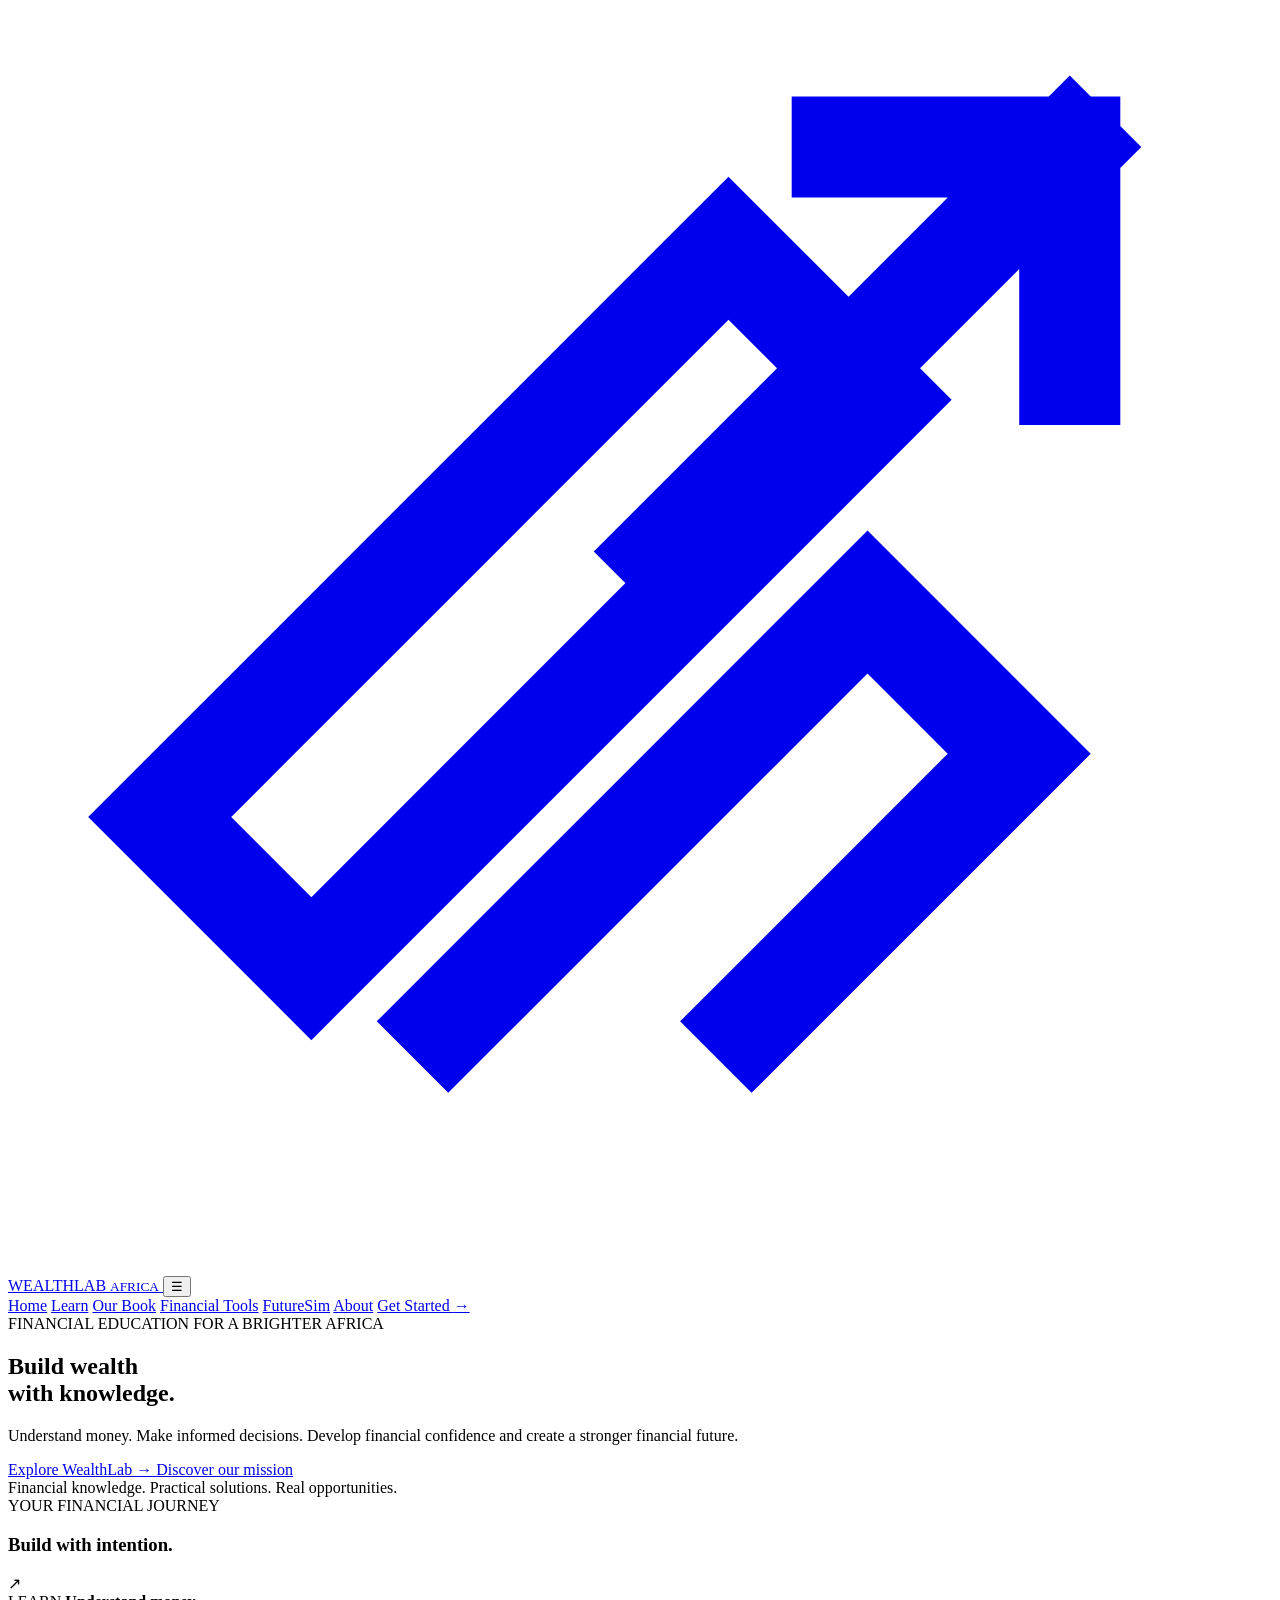
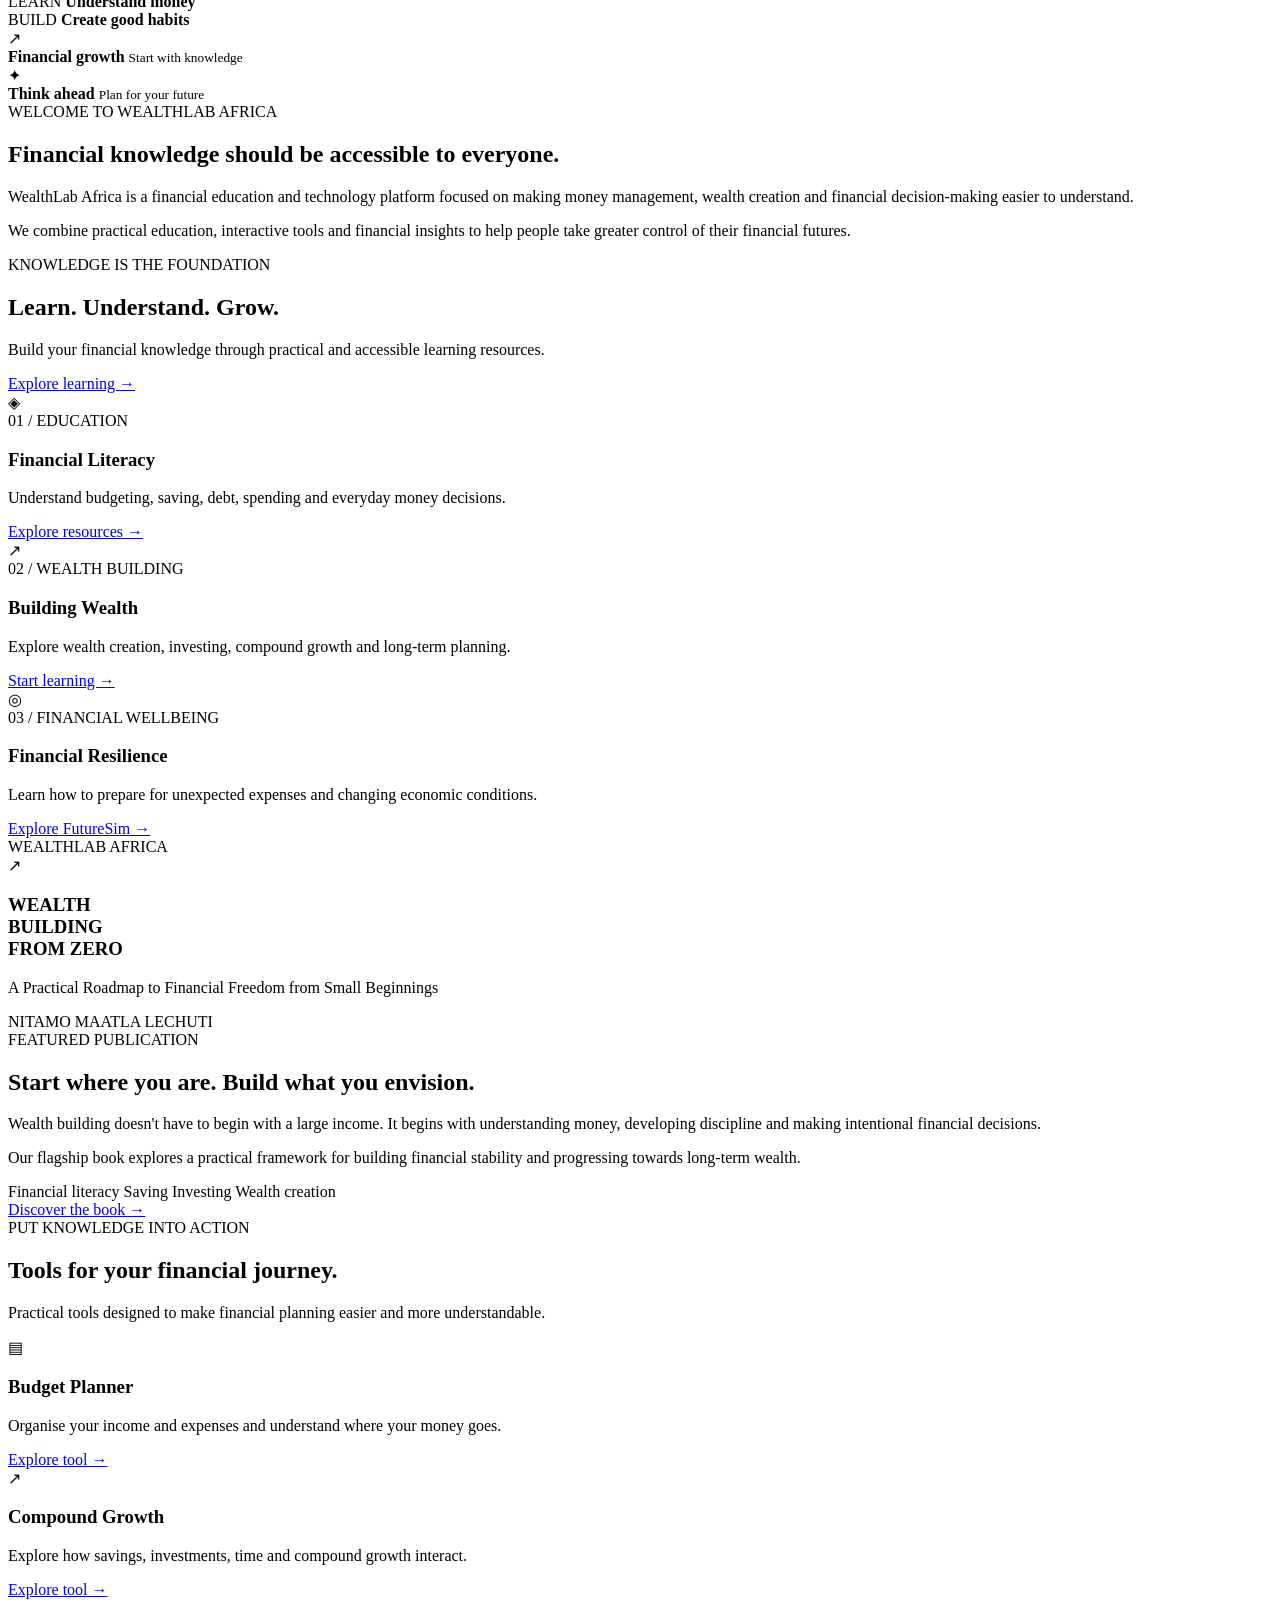
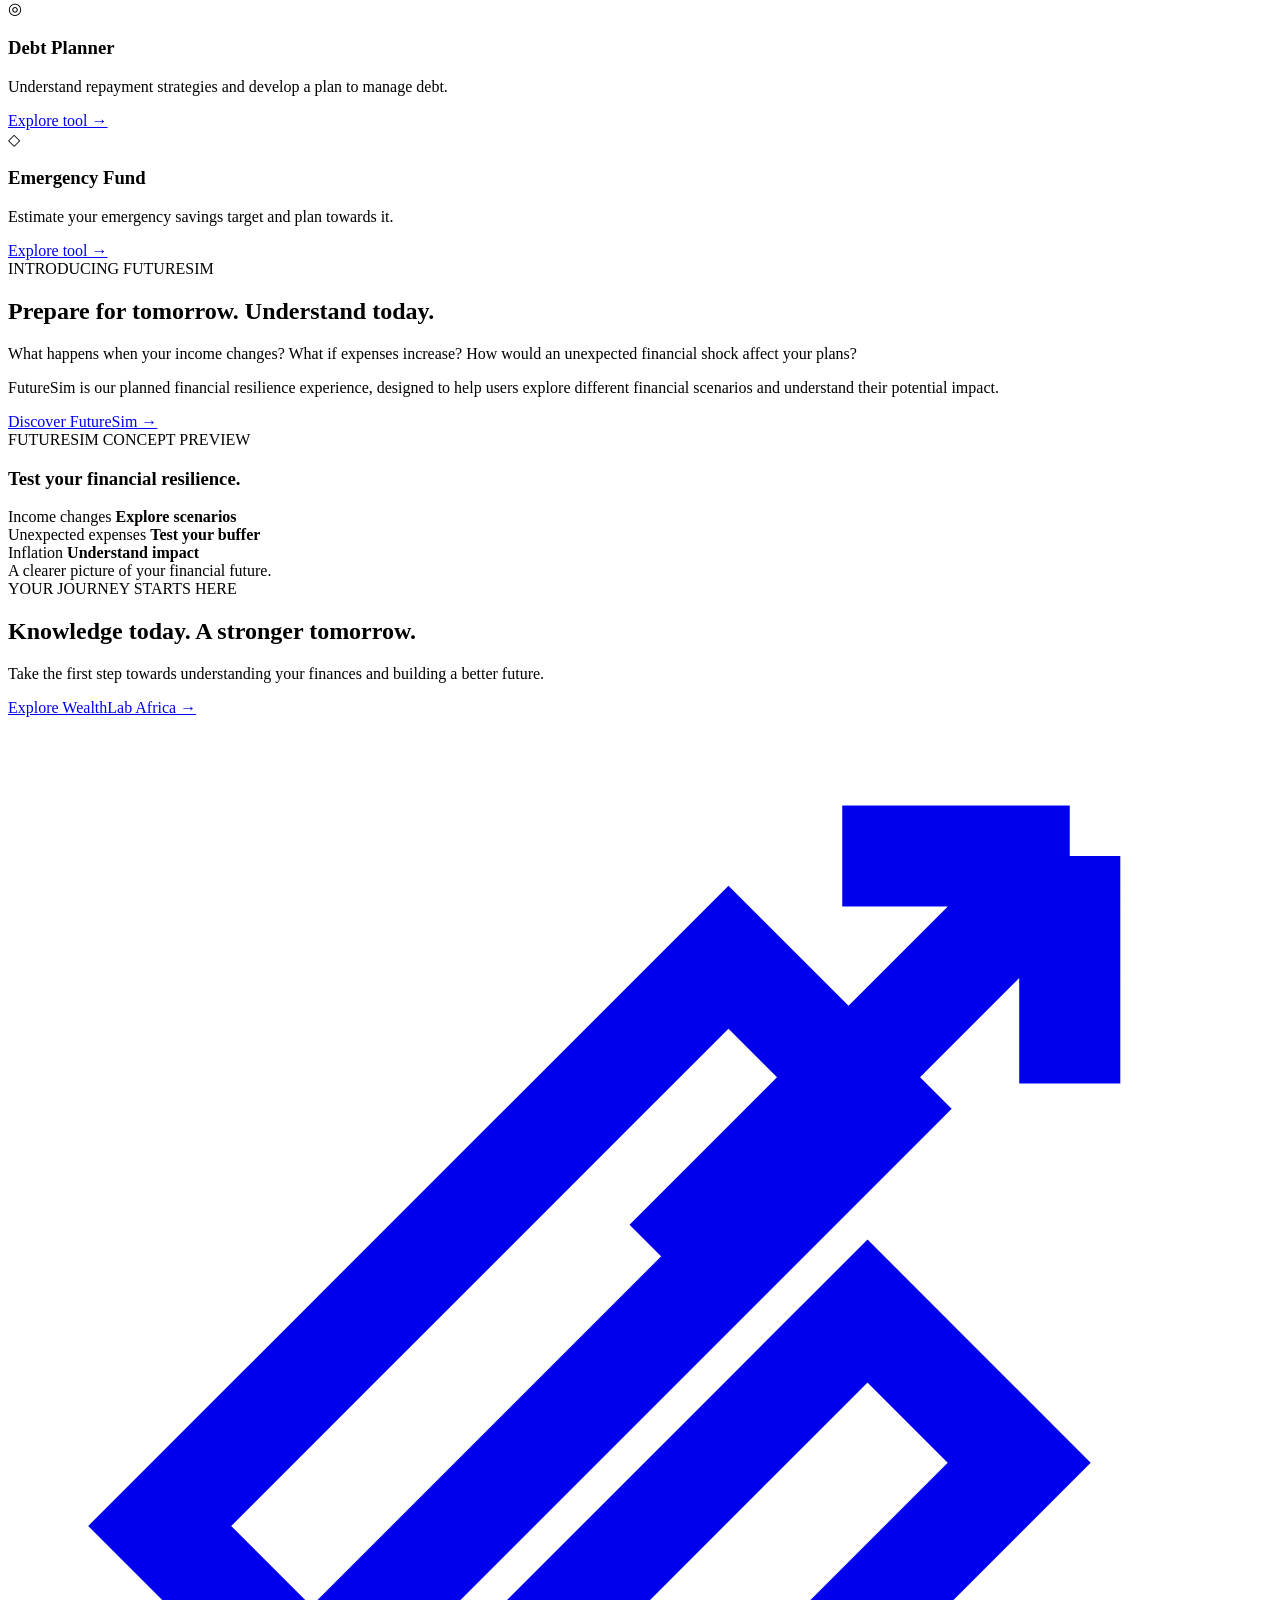
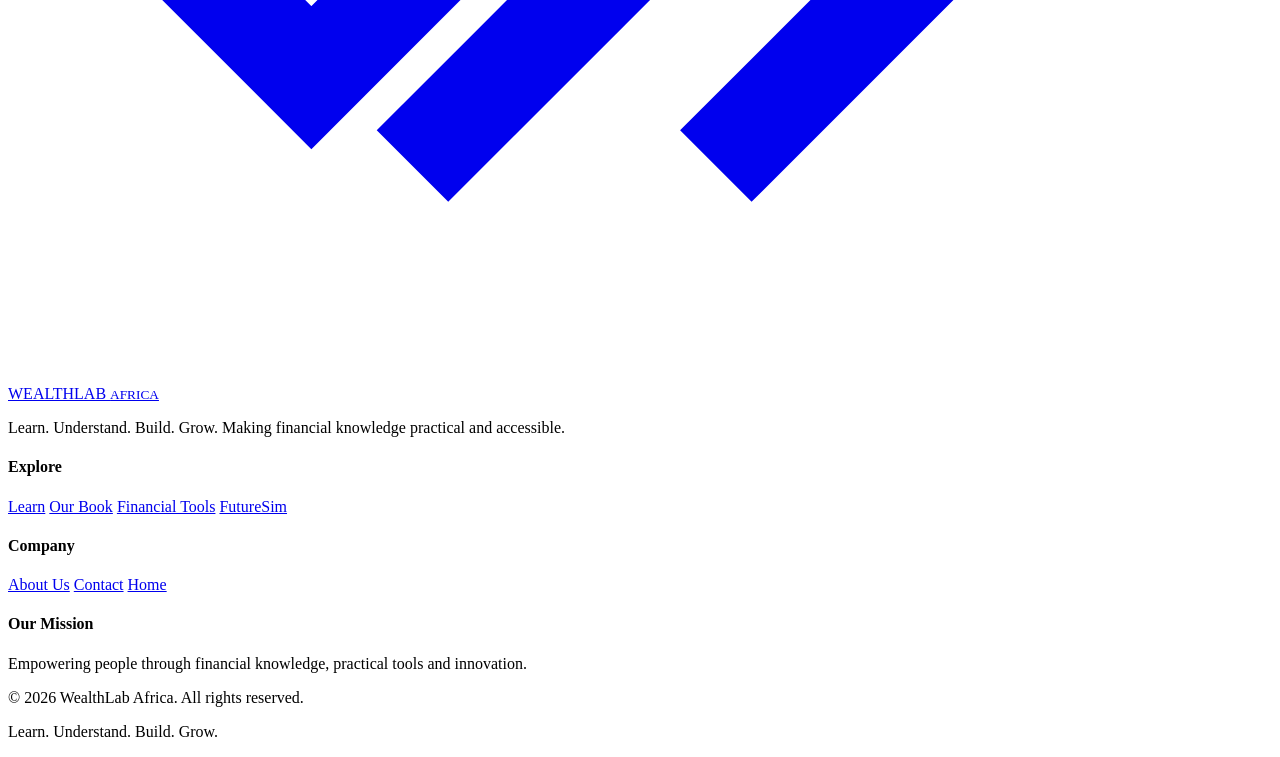
==== index.html @ 6b75ab50 "Create index.html" ====
<!DOCTYPE html>
<html lang="en">
<head>
    <meta charset="UTF-8">
    <meta name="viewport" content="width=device-width, initial-scale=1.0">

    <title>WealthLab Africa | Learn. Understand. Build. Grow.</title>

    <meta name="description" content="WealthLab Africa makes financial education practical through learning resources, wealth-building tools and financial intelligence.">

    <meta name="theme-color" content="#ffffff">

    <link rel="preconnect" href="https://fonts.googleapis.com">
    <link rel="preconnect" href="https://fonts.gstatic.com" crossorigin>
    <link href="https://fonts.googleapis.com/css2?family=Inter:wght@400;500;600;700;800&display=swap" rel="stylesheet">

    <link rel="stylesheet" href="styles.css">
</head>

<body>

    <!-- NAVIGATION -->
    <header class="site-header">
        <nav class="navbar container">

            <a href="#home" class="brand">
                <svg class="brand-icon" viewBox="0 0 100 100" fill="none" aria-hidden="true">
                    <path d="M12 64 L57 19 L69 31 L24 76 Z"
                          stroke="currentColor" stroke-width="8" />
                    <path d="M32 83 L68 47 L80 59 L56 83"
                          stroke="currentColor" stroke-width="8" />
                    <path d="M52 43 L84 11 M84 11 L84 29 M84 11 L66 11"
                          stroke="currentColor" stroke-width="8"
                          stroke-linecap="square" stroke-linejoin="miter"/>
                </svg>

                <span class="brand-name">
                    WEALTHLAB
                    <small>AFRICA</small>
                </span>
            </a>

            <button class="menu-toggle" id="menu-toggle"
                    aria-label="Open navigation" aria-expanded="false">
                ☰
            </button>

            <div class="nav-links" id="nav-links">
                <a href="#home" class="active">Home</a>
                <a href="#learn">Learn</a>
                <a href="#book">Our Book</a>
                <a href="#tools">Financial Tools</a>
                <a href="#futuresim">FutureSim</a>
                <a href="#about">About</a>
                <a href="#learn" class="nav-cta">Get Started <span>→</span></a>
            </div>

        </nav>
    </header>


    <main>

        <!-- HERO SECTION -->
        <section class="hero" id="home">
            <div class="container hero-grid">

                <div class="hero-content">

                    <span class="eyebrow">
                        FINANCIAL EDUCATION FOR A BRIGHTER AFRICA
                    </span>

                    <h1>
                        Build wealth<br>
                        with <span>knowledge.</span>
                    </h1>

                    <p class="hero-description">
                        Understand money. Make informed decisions.
                        Develop financial confidence and create a
                        stronger financial future.
                    </p>

                    <div class="hero-actions">
                        <a href="#learn" class="btn btn-primary">
                            Explore WealthLab <span>→</span>
                        </a>

                        <a href="#about" class="btn btn-secondary">
                            Discover our mission
                        </a>
                    </div>

                    <div class="hero-note">
                        <span class="note-dot"></span>
                        Financial knowledge. Practical solutions. Real opportunities.
                    </div>

                </div>


                <!-- HERO VISUAL -->
                <div class="hero-visual">

                    <div class="visual-glow"></div>

                    <div class="visual-card">

                        <div class="visual-top">
                            <div>
                                <span class="visual-label">YOUR FINANCIAL JOURNEY</span>
                                <h3>Build with intention.</h3>
                            </div>

                            <div class="visual-icon">↗</div>
                        </div>

                        <div class="growth-visual">
                            <div class="growth-line"></div>

                            <div class="growth-point point-one"></div>
                            <div class="growth-point point-two"></div>
                            <div class="growth-point point-three"></div>
                            <div class="growth-point point-four"></div>
                            <div class="growth-point point-five"></div>
                        </div>

                        <div class="visual-bottom">
                            <div>
                                <span>LEARN</span>
                                <strong>Understand money</strong>
                            </div>

                            <div>
                                <span>BUILD</span>
                                <strong>Create good habits</strong>
                            </div>
                        </div>

                    </div>

                    <div class="floating-card floating-one">
                        <span class="floating-icon">↗</span>
                        <div>
                            <strong>Financial growth</strong>
                            <small>Start with knowledge</small>
                        </div>
                    </div>

                    <div class="floating-card floating-two">
                        <span class="floating-icon">✦</span>
                        <div>
                            <strong>Think ahead</strong>
                            <small>Plan for your future</small>
                        </div>
                    </div>

                </div>

            </div>
        </section>


        <!-- INTRODUCTION -->
        <section class="intro-section" id="about">
            <div class="container intro-grid">

                <div>
                    <span class="eyebrow">WELCOME TO WEALTHLAB AFRICA</span>

                    <h2>
                        Financial knowledge should be
                        <span>accessible to everyone.</span>
                    </h2>
                </div>

                <div class="intro-text">
                    <p>
                        WealthLab Africa is a financial education and
                        technology platform focused on making money
                        management, wealth creation and financial
                        decision-making easier to understand.
                    </p>

                    <p>
                        We combine practical education, interactive
                        tools and financial insights to help people
                        take greater control of their financial futures.
                    </p>
                </div>

            </div>
        </section>


        <!-- LEARNING SECTION -->
        <section class="learning-section section-padding" id="learn">
            <div class="container">

                <div class="section-heading">
                    <div>
                        <span class="eyebrow">KNOWLEDGE IS THE FOUNDATION</span>
                        <h2>Learn. Understand. <span>Grow.</span></h2>
                        <p>
                            Build your financial knowledge through
                            practical and accessible learning resources.
                        </p>
                    </div>

                    <a href="#book" class="text-link">
                        Explore learning <span>→</span>
                    </a>
                </div>


                <div class="learning-grid">

                    <article class="learning-card">
                        <div class="card-icon">◈</div>
                        <span class="card-number">01 / EDUCATION</span>
                        <h3>Financial Literacy</h3>
                        <p>
                            Understand budgeting, saving, debt,
                            spending and everyday money decisions.
                        </p>
                        <a href="#book">Explore resources →</a>
                    </article>

                    <article class="learning-card featured-learning">
                        <div class="card-icon">↗</div>
                        <span class="card-number">02 / WEALTH BUILDING</span>
                        <h3>Building Wealth</h3>
                        <p>
                            Explore wealth creation, investing,
                            compound growth and long-term planning.
                        </p>
                        <a href="#book">Start learning →</a>
                    </article>

                    <article class="learning-card">
                        <div class="card-icon">◎</div>
                        <span class="card-number">03 / FINANCIAL WELLBEING</span>
                        <h3>Financial Resilience</h3>
                        <p>
                            Learn how to prepare for unexpected
                            expenses and changing economic conditions.
                        </p>
                        <a href="#futuresim">Explore FutureSim →</a>
                    </article>

                </div>

            </div>
        </section>


        <!-- BOOK SECTION -->
        <section class="book-section section-padding" id="book">
            <div class="container book-grid">

                <div class="book-art">
                    <div class="book-cover">
                        <span class="book-brand">WEALTHLAB AFRICA</span>

                        <div class="book-decoration">↗</div>

                        <h3>WEALTH<br>BUILDING<br>FROM ZERO</h3>

                        <p>
                            A Practical Roadmap to Financial
                            Freedom from Small Beginnings
                        </p>

                        <div class="book-author">
                            NITAMO MAATLA LECHUTI
                        </div>
                    </div>
                </div>


                <div class="book-content">
                    <span class="eyebrow">FEATURED PUBLICATION</span>

                    <h2>
                        Start where you are.
                        <span>Build what you envision.</span>
                    </h2>

                    <p>
                        Wealth building doesn't have to begin with
                        a large income. It begins with understanding
                        money, developing discipline and making
                        intentional financial decisions.
                    </p>

                    <p>
                        Our flagship book explores a practical
                        framework for building financial stability
                        and progressing towards long-term wealth.
                    </p>

                    <div class="book-tags">
                        <span>Financial literacy</span>
                        <span>Saving</span>
                        <span>Investing</span>
                        <span>Wealth creation</span>
                    </div>

                    <a href="#contact" class="btn btn-primary">
                        Discover the book →
                    </a>

                </div>

            </div>
        </section>


        <!-- FINANCIAL TOOLS -->
        <section class="tools-section section-padding" id="tools">
            <div class="container">

                <div class="section-heading centered">
                    <span class="eyebrow">PUT KNOWLEDGE INTO ACTION</span>
                    <h2>Tools for your <span>financial journey.</span></h2>
                    <p>
                        Practical tools designed to make financial
                        planning easier and more understandable.
                    </p>
                </div>


                <div class="tools-grid">

                    <article class="tool-card">
                        <div class="tool-icon">▤</div>
                        <h3>Budget Planner</h3>
                        <p>
                            Organise your income and expenses
                            and understand where your money goes.
                        </p>
                        <a href="#contact">Explore tool →</a>
                    </article>

                    <article class="tool-card">
                        <div class="tool-icon">↗</div>
                        <h3>Compound Growth</h3>
                        <p>
                            Explore how savings, investments,
                            time and compound growth interact.
                        </p>
                        <a href="#contact">Explore tool →</a>
                    </article>

                    <article class="tool-card">
                        <div class="tool-icon">◎</div>
                        <h3>Debt Planner</h3>
                        <p>
                            Understand repayment strategies
                            and develop a plan to manage debt.
                        </p>
                        <a href="#contact">Explore tool →</a>
                    </article>

                    <article class="tool-card">
                        <div class="tool-icon">◇</div>
                        <h3>Emergency Fund</h3>
                        <p>
                            Estimate your emergency savings
                            target and plan towards it.
                        </p>
                        <a href="#contact">Explore tool →</a>
                    </article>

                </div>

            </div>
        </section>


        <!-- FUTURESIM -->
        <section class="futuresim-section section-padding" id="futuresim">
            <div class="container futuresim-grid">

                <div class="futuresim-content">
                    <span class="eyebrow">INTRODUCING FUTURESIM</span>

                    <h2>
                        Prepare for tomorrow.
                        <span>Understand today.</span>
                    </h2>

                    <p>
                        What happens when your income changes?
                        What if expenses increase? How would an
                        unexpected financial shock affect your plans?
                    </p>

                    <p>
                        FutureSim is our planned financial resilience
                        experience, designed to help users explore
                        different financial scenarios and understand
                        their potential impact.
                    </p>

                    <a href="#contact" class="btn btn-primary">
                        Discover FutureSim →
                    </a>
                </div>


                <div class="futuresim-visual">
                    <div class="simulation-window">

                        <div class="simulation-header">
                            <span>FUTURESIM</span>
                            <span class="simulation-status">CONCEPT PREVIEW</span>
                        </div>

                        <h3>Test your financial resilience.</h3>

                        <div class="simulation-row">
                            <span>Income changes</span>
                            <strong>Explore scenarios</strong>
                        </div>

                        <div class="simulation-row">
                            <span>Unexpected expenses</span>
                            <strong>Test your buffer</strong>
                        </div>

                        <div class="simulation-row">
                            <span>Inflation</span>
                            <strong>Understand impact</strong>
                        </div>

                        <div class="simulation-footer">
                            A clearer picture of your financial future.
                        </div>

                    </div>
                </div>

            </div>
        </section>


        <!-- FINAL CALL TO ACTION -->
        <section class="cta-section" id="contact">
            <div class="container cta-content">

                <span class="eyebrow">YOUR JOURNEY STARTS HERE</span>

                <h2>
                    Knowledge today.
                    <span>A stronger tomorrow.</span>
                </h2>

                <p>
                    Take the first step towards understanding
                    your finances and building a better future.
                </p>

                <a href="#learn" class="btn btn-light">
                    Explore WealthLab Africa →
                </a>

            </div>
        </section>

    </main>


    <!-- FOOTER -->
    <footer class="site-footer">
        <div class="container footer-grid">

            <div class="footer-brand">
                <a href="#home" class="brand">
                    <svg class="brand-icon" viewBox="0 0 100 100" fill="none" aria-hidden="true">
                        <path d="M12 64 L57 19 L69 31 L24 76 Z"
                              stroke="currentColor" stroke-width="8"/>
                        <path d="M32 83 L68 47 L80 59 L56 83"
                              stroke="currentColor" stroke-width="8"/>
                        <path d="M52 43 L84 11 M84 11 L84 29 M84 11 L66 11"
                              stroke="currentColor" stroke-width="8"/>
                    </svg>

                    <span class="brand-name">
                        WEALTHLAB
                        <small>AFRICA</small>
                    </span>
                </a>

                <p>
                    Learn. Understand. Build. Grow.
                    Making financial knowledge practical and accessible.
                </p>
            </div>


            <div class="footer-column">
                <h4>Explore</h4>
                <a href="#learn">Learn</a>
                <a href="#book">Our Book</a>
                <a href="#tools">Financial Tools</a>
                <a href="#futuresim">FutureSim</a>
            </div>


            <div class="footer-column">
                <h4>Company</h4>
                <a href="#about">About Us</a>
                <a href="#contact">Contact</a>
                <a href="#home">Home</a>
            </div>


            <div class="footer-column">
                <h4>Our Mission</h4>
                <p>
                    Empowering people through financial
                    knowledge, practical tools and innovation.
                </p>
            </div>

        </div>


        <div class="container footer-bottom">
            <p>© <span id="current-year">2026</span> WealthLab Africa. All rights reserved.</p>
            <p>Learn. Understand. Build. Grow.</p>
        </div>

    </footer>


    <script src="script.js"></script>

</body>
</html>
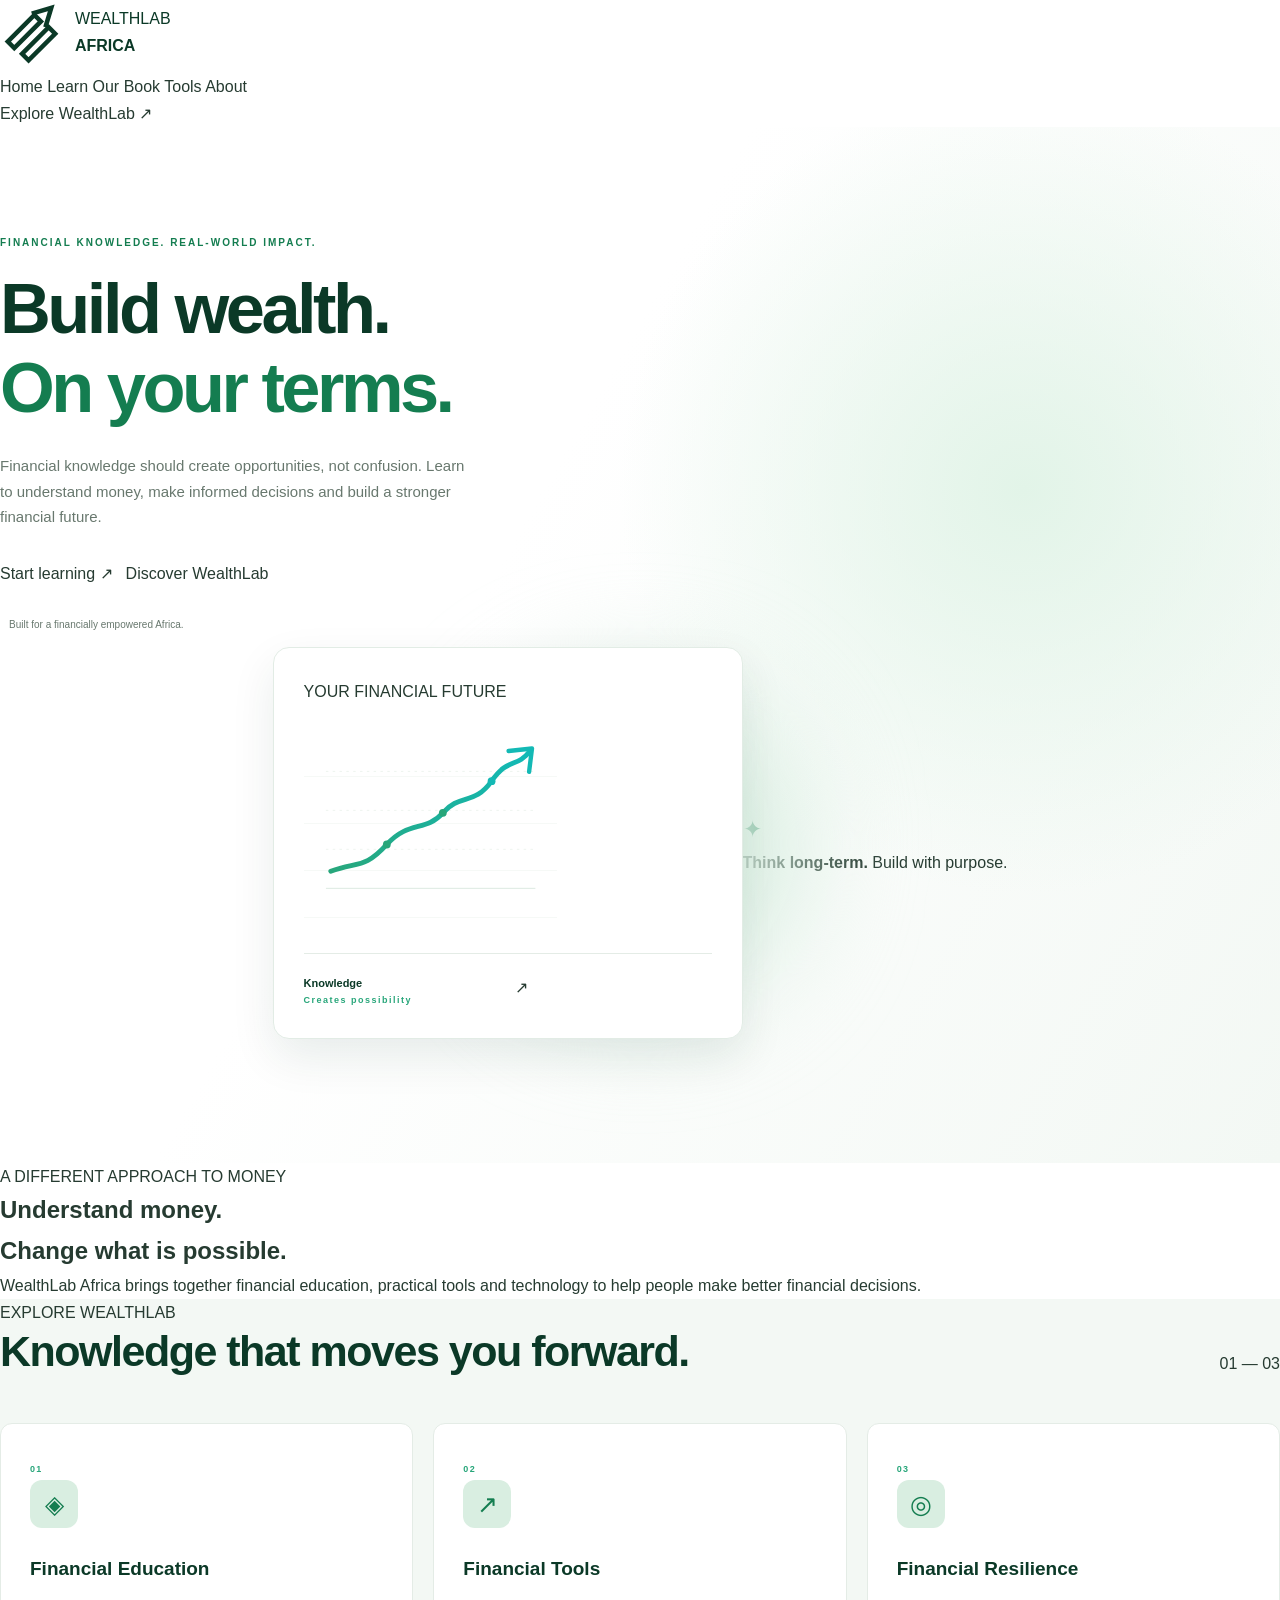
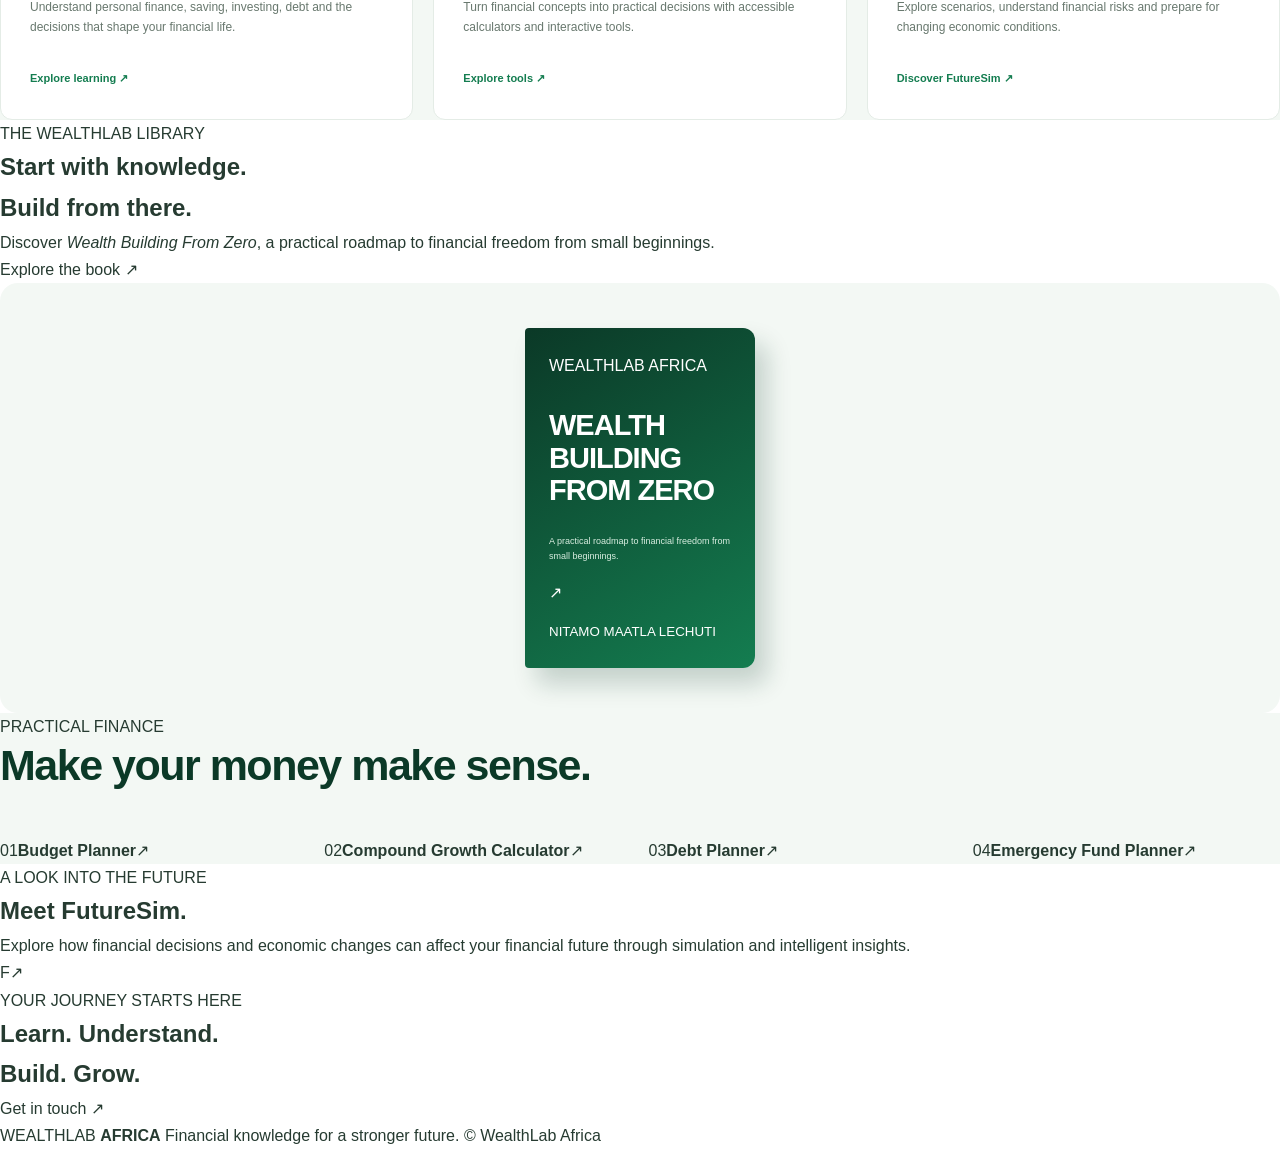
==== commit dfe0b6f9: "Update index.html" ====
--- a/index.html
+++ b/index.html
@@ -2,542 +2,227 @@
 <!DOCTYPE html>
 <html lang="en">
 <head>
-    <meta charset="UTF-8">
-    <meta name="viewport" content="width=device-width, initial-scale=1.0">
-
-    <title>WealthLab Africa | Learn. Understand. Build. Grow.</title>
-
-    <meta name="description" content="WealthLab Africa makes financial education practical through learning resources, wealth-building tools and financial intelligence.">
-
-    <meta name="theme-color" content="#ffffff">
-
-    <link rel="preconnect" href="https://fonts.googleapis.com">
-    <link rel="preconnect" href="https://fonts.gstatic.com" crossorigin>
-    <link href="https://fonts.googleapis.com/css2?family=Inter:wght@400;500;600;700;800&display=swap" rel="stylesheet">
-
-    <link rel="stylesheet" href="styles.css">
+  <meta charset="UTF-8">
+  <meta name="viewport" content="width=device-width, initial-scale=1.0">
+  <meta name="description" content="WealthLab Africa — Learn, understand and build lasting wealth through financial education and technology.">
+  <title>WealthLab Africa | Learn. Understand. Build. Grow.</title>
+  <link rel="preconnect" href="https://fonts.googleapis.com">
+  <link rel="preconnect" href="https://fonts.gstatic.com" crossorigin>
+  <link href="https://fonts.googleapis.com/css2?family=DM+Sans:wght@400;500;600;700&family=Manrope:wght@400;500;600;700;800&display=swap" rel="stylesheet">
+  <link rel="stylesheet" href="styles.css">
 </head>
 
 <body>
 
-    <!-- NAVIGATION -->
-    <header class="site-header">
-        <nav class="navbar container">
-
-            <a href="#home" class="brand">
-                <svg class="brand-icon" viewBox="0 0 100 100" fill="none" aria-hidden="true">
-                    <path d="M12 64 L57 19 L69 31 L24 76 Z"
-                          stroke="currentColor" stroke-width="8" />
-                    <path d="M32 83 L68 47 L80 59 L56 83"
-                          stroke="currentColor" stroke-width="8" />
-                    <path d="M52 43 L84 11 M84 11 L84 29 M84 11 L66 11"
-                          stroke="currentColor" stroke-width="8"
-                          stroke-linecap="square" stroke-linejoin="miter"/>
-                </svg>
-
-                <span class="brand-name">
-                    WEALTHLAB
-                    <small>AFRICA</small>
-                </span>
-            </a>
-
-            <button class="menu-toggle" id="menu-toggle"
-                    aria-label="Open navigation" aria-expanded="false">
-                ☰
-            </button>
-
-            <div class="nav-links" id="nav-links">
-                <a href="#home" class="active">Home</a>
-                <a href="#learn">Learn</a>
-                <a href="#book">Our Book</a>
-                <a href="#tools">Financial Tools</a>
-                <a href="#futuresim">FutureSim</a>
-                <a href="#about">About</a>
-                <a href="#learn" class="nav-cta">Get Started <span>→</span></a>
+  <header class="header">
+    <a href="#" class="brand" aria-label="WealthLab Africa home">
+      <svg class="brand-mark" viewBox="0 0 100 100" fill="none" xmlns="http://www.w3.org/2000/svg">
+        <path d="M12 64 L53 23 L63 33 L22 74 Z" stroke="currentColor" stroke-width="7" />
+        <path d="M34 83 L75 42 L85 52 L44 93 Z" stroke="currentColor" stroke-width="7" />
+        <path d="M49 21 L79 12 L70 42" stroke="currentColor" stroke-width="7" stroke-linejoin="miter"/>
+      </svg>
+      <span>WEALTHLAB <strong>AFRICA</strong></span>
+    </a>
+
+    <nav class="nav" id="nav">
+      <a href="#home">Home</a>
+      <a href="#learn">Learn</a>
+      <a href="#book">Our Book</a>
+      <a href="#tools">Tools</a>
+      <a href="#about">About</a>
+    </nav>
+
+    <a href="#learn" class="header-cta">Explore WealthLab <span>↗</span></a>
+
+    <button class="menu-toggle" id="menu-toggle" aria-label="Toggle navigation">☰</button>
+  </header>
+
+  <main>
+
+    <section class="hero" id="home">
+      <div class="hero-content">
+        <div class="eyebrow"><span></span> FINANCIAL KNOWLEDGE. REAL-WORLD IMPACT.</div>
+
+        <h1>Build wealth.<br><span>On your terms.</span></h1>
+
+        <p class="hero-description">
+          Financial knowledge should create opportunities, not confusion.
+          Learn to understand money, make informed decisions and build
+          a stronger financial future.
+        </p>
+
+        <div class="hero-actions">
+          <a href="#learn" class="primary-button">Start learning <span>↗</span></a>
+          <a href="#about" class="secondary-button">Discover WealthLab</a>
+        </div>
+
+        <div class="hero-note">
+          <span class="note-line"></span>
+          Built for a financially empowered Africa.
+        </div>
+      </div>
+
+      <div class="hero-visual">
+        <div class="visual-glow"></div>
+        <div class="visual-card">
+          <div class="visual-top">
+            <span>YOUR FINANCIAL FUTURE</span>
+            <span class="visual-dot"></span>
+          </div>
+
+          <svg class="growth-visual" viewBox="0 0 520 390" fill="none" xmlns="http://www.w3.org/2000/svg">
+            <defs>
+              <linearGradient id="growthGradient" x1="70" y1="330" x2="440" y2="50" gradientUnits="userSpaceOnUse">
+                <stop stop-color="#28A67A"/>
+                <stop offset="1" stop-color="#13B9B5"/>
+              </linearGradient>
+            </defs>
+            <path d="M45 325 H475" stroke="#DCEAE1" stroke-width="2"/>
+            <path d="M45 245 H475 M45 165 H475 M45 85 H475" stroke="#E8F0EA" stroke-width="1.5" stroke-dasharray="5 9"/>
+            <path d="M55 290 C110 270 125 285 170 235 S250 210 285 170 S350 155 385 105 S435 80 465 42" stroke="url(#growthGradient)" stroke-width="10" stroke-linecap="round"/>
+            <path d="M420 43 L468 38 L462 86" stroke="#13B9B5" stroke-width="9" stroke-linecap="round" stroke-linejoin="round"/>
+            <circle cx="170" cy="235" r="8" fill="#28A67A"/>
+            <circle cx="285" cy="170" r="8" fill="#28A67A"/>
+            <circle cx="385" cy="105" r="8" fill="#13B9B5"/>
+          </svg>
+
+          <div class="visual-bottom">
+            <div>
+              <strong>Knowledge</strong>
+              <span>Creates possibility</span>
             </div>
-
-        </nav>
-    </header>
-
-
-    <main>
-
-        <!-- HERO SECTION -->
-        <section class="hero" id="home">
-            <div class="container hero-grid">
-
-                <div class="hero-content">
-
-                    <span class="eyebrow">
-                        FINANCIAL EDUCATION FOR A BRIGHTER AFRICA
-                    </span>
-
-                    <h1>
-                        Build wealth<br>
-                        with <span>knowledge.</span>
-                    </h1>
-
-                    <p class="hero-description">
-                        Understand money. Make informed decisions.
-                        Develop financial confidence and create a
-                        stronger financial future.
-                    </p>
-
-                    <div class="hero-actions">
-                        <a href="#learn" class="btn btn-primary">
-                            Explore WealthLab <span>→</span>
-                        </a>
-
-                        <a href="#about" class="btn btn-secondary">
-                            Discover our mission
-                        </a>
-                    </div>
-
-                    <div class="hero-note">
-                        <span class="note-dot"></span>
-                        Financial knowledge. Practical solutions. Real opportunities.
-                    </div>
-
-                </div>
-
-
-                <!-- HERO VISUAL -->
-                <div class="hero-visual">
-
-                    <div class="visual-glow"></div>
-
-                    <div class="visual-card">
-
-                        <div class="visual-top">
-                            <div>
-                                <span class="visual-label">YOUR FINANCIAL JOURNEY</span>
-                                <h3>Build with intention.</h3>
-                            </div>
-
-                            <div class="visual-icon">↗</div>
-                        </div>
-
-                        <div class="growth-visual">
-                            <div class="growth-line"></div>
-
-                            <div class="growth-point point-one"></div>
-                            <div class="growth-point point-two"></div>
-                            <div class="growth-point point-three"></div>
-                            <div class="growth-point point-four"></div>
-                            <div class="growth-point point-five"></div>
-                        </div>
-
-                        <div class="visual-bottom">
-                            <div>
-                                <span>LEARN</span>
-                                <strong>Understand money</strong>
-                            </div>
-
-                            <div>
-                                <span>BUILD</span>
-                                <strong>Create good habits</strong>
-                            </div>
-                        </div>
-
-                    </div>
-
-                    <div class="floating-card floating-one">
-                        <span class="floating-icon">↗</span>
-                        <div>
-                            <strong>Financial growth</strong>
-                            <small>Start with knowledge</small>
-                        </div>
-                    </div>
-
-                    <div class="floating-card floating-two">
-                        <span class="floating-icon">✦</span>
-                        <div>
-                            <strong>Think ahead</strong>
-                            <small>Plan for your future</small>
-                        </div>
-                    </div>
-
-                </div>
-
-            </div>
-        </section>
-
-
-        <!-- INTRODUCTION -->
-        <section class="intro-section" id="about">
-            <div class="container intro-grid">
-
-                <div>
-                    <span class="eyebrow">WELCOME TO WEALTHLAB AFRICA</span>
-
-                    <h2>
-                        Financial knowledge should be
-                        <span>accessible to everyone.</span>
-                    </h2>
-                </div>
-
-                <div class="intro-text">
-                    <p>
-                        WealthLab Africa is a financial education and
-                        technology platform focused on making money
-                        management, wealth creation and financial
-                        decision-making easier to understand.
-                    </p>
-
-                    <p>
-                        We combine practical education, interactive
-                        tools and financial insights to help people
-                        take greater control of their financial futures.
-                    </p>
-                </div>
-
-            </div>
-        </section>
-
-
-        <!-- LEARNING SECTION -->
-        <section class="learning-section section-padding" id="learn">
-            <div class="container">
-
-                <div class="section-heading">
-                    <div>
-                        <span class="eyebrow">KNOWLEDGE IS THE FOUNDATION</span>
-                        <h2>Learn. Understand. <span>Grow.</span></h2>
-                        <p>
-                            Build your financial knowledge through
-                            practical and accessible learning resources.
-                        </p>
-                    </div>
-
-                    <a href="#book" class="text-link">
-                        Explore learning <span>→</span>
-                    </a>
-                </div>
-
-
-                <div class="learning-grid">
-
-                    <article class="learning-card">
-                        <div class="card-icon">◈</div>
-                        <span class="card-number">01 / EDUCATION</span>
-                        <h3>Financial Literacy</h3>
-                        <p>
-                            Understand budgeting, saving, debt,
-                            spending and everyday money decisions.
-                        </p>
-                        <a href="#book">Explore resources →</a>
-                    </article>
-
-                    <article class="learning-card featured-learning">
-                        <div class="card-icon">↗</div>
-                        <span class="card-number">02 / WEALTH BUILDING</span>
-                        <h3>Building Wealth</h3>
-                        <p>
-                            Explore wealth creation, investing,
-                            compound growth and long-term planning.
-                        </p>
-                        <a href="#book">Start learning →</a>
-                    </article>
-
-                    <article class="learning-card">
-                        <div class="card-icon">◎</div>
-                        <span class="card-number">03 / FINANCIAL WELLBEING</span>
-                        <h3>Financial Resilience</h3>
-                        <p>
-                            Learn how to prepare for unexpected
-                            expenses and changing economic conditions.
-                        </p>
-                        <a href="#futuresim">Explore FutureSim →</a>
-                    </article>
-
-                </div>
-
-            </div>
-        </section>
-
-
-        <!-- BOOK SECTION -->
-        <section class="book-section section-padding" id="book">
-            <div class="container book-grid">
-
-                <div class="book-art">
-                    <div class="book-cover">
-                        <span class="book-brand">WEALTHLAB AFRICA</span>
-
-                        <div class="book-decoration">↗</div>
-
-                        <h3>WEALTH<br>BUILDING<br>FROM ZERO</h3>
-
-                        <p>
-                            A Practical Roadmap to Financial
-                            Freedom from Small Beginnings
-                        </p>
-
-                        <div class="book-author">
-                            NITAMO MAATLA LECHUTI
-                        </div>
-                    </div>
-                </div>
-
-
-                <div class="book-content">
-                    <span class="eyebrow">FEATURED PUBLICATION</span>
-
-                    <h2>
-                        Start where you are.
-                        <span>Build what you envision.</span>
-                    </h2>
-
-                    <p>
-                        Wealth building doesn't have to begin with
-                        a large income. It begins with understanding
-                        money, developing discipline and making
-                        intentional financial decisions.
-                    </p>
-
-                    <p>
-                        Our flagship book explores a practical
-                        framework for building financial stability
-                        and progressing towards long-term wealth.
-                    </p>
-
-                    <div class="book-tags">
-                        <span>Financial literacy</span>
-                        <span>Saving</span>
-                        <span>Investing</span>
-                        <span>Wealth creation</span>
-                    </div>
-
-                    <a href="#contact" class="btn btn-primary">
-                        Discover the book →
-                    </a>
-
-                </div>
-
-            </div>
-        </section>
-
-
-        <!-- FINANCIAL TOOLS -->
-        <section class="tools-section section-padding" id="tools">
-            <div class="container">
-
-                <div class="section-heading centered">
-                    <span class="eyebrow">PUT KNOWLEDGE INTO ACTION</span>
-                    <h2>Tools for your <span>financial journey.</span></h2>
-                    <p>
-                        Practical tools designed to make financial
-                        planning easier and more understandable.
-                    </p>
-                </div>
-
-
-                <div class="tools-grid">
-
-                    <article class="tool-card">
-                        <div class="tool-icon">▤</div>
-                        <h3>Budget Planner</h3>
-                        <p>
-                            Organise your income and expenses
-                            and understand where your money goes.
-                        </p>
-                        <a href="#contact">Explore tool →</a>
-                    </article>
-
-                    <article class="tool-card">
-                        <div class="tool-icon">↗</div>
-                        <h3>Compound Growth</h3>
-                        <p>
-                            Explore how savings, investments,
-                            time and compound growth interact.
-                        </p>
-                        <a href="#contact">Explore tool →</a>
-                    </article>
-
-                    <article class="tool-card">
-                        <div class="tool-icon">◎</div>
-                        <h3>Debt Planner</h3>
-                        <p>
-                            Understand repayment strategies
-                            and develop a plan to manage debt.
-                        </p>
-                        <a href="#contact">Explore tool →</a>
-                    </article>
-
-                    <article class="tool-card">
-                        <div class="tool-icon">◇</div>
-                        <h3>Emergency Fund</h3>
-                        <p>
-                            Estimate your emergency savings
-                            target and plan towards it.
-                        </p>
-                        <a href="#contact">Explore tool →</a>
-                    </article>
-
-                </div>
-
-            </div>
-        </section>
-
-
-        <!-- FUTURESIM -->
-        <section class="futuresim-section section-padding" id="futuresim">
-            <div class="container futuresim-grid">
-
-                <div class="futuresim-content">
-                    <span class="eyebrow">INTRODUCING FUTURESIM</span>
-
-                    <h2>
-                        Prepare for tomorrow.
-                        <span>Understand today.</span>
-                    </h2>
-
-                    <p>
-                        What happens when your income changes?
-                        What if expenses increase? How would an
-                        unexpected financial shock affect your plans?
-                    </p>
-
-                    <p>
-                        FutureSim is our planned financial resilience
-                        experience, designed to help users explore
-                        different financial scenarios and understand
-                        their potential impact.
-                    </p>
-
-                    <a href="#contact" class="btn btn-primary">
-                        Discover FutureSim →
-                    </a>
-                </div>
-
-
-                <div class="futuresim-visual">
-                    <div class="simulation-window">
-
-                        <div class="simulation-header">
-                            <span>FUTURESIM</span>
-                            <span class="simulation-status">CONCEPT PREVIEW</span>
-                        </div>
-
-                        <h3>Test your financial resilience.</h3>
-
-                        <div class="simulation-row">
-                            <span>Income changes</span>
-                            <strong>Explore scenarios</strong>
-                        </div>
-
-                        <div class="simulation-row">
-                            <span>Unexpected expenses</span>
-                            <strong>Test your buffer</strong>
-                        </div>
-
-                        <div class="simulation-row">
-                            <span>Inflation</span>
-                            <strong>Understand impact</strong>
-                        </div>
-
-                        <div class="simulation-footer">
-                            A clearer picture of your financial future.
-                        </div>
-
-                    </div>
-                </div>
-
-            </div>
-        </section>
-
-
-        <!-- FINAL CALL TO ACTION -->
-        <section class="cta-section" id="contact">
-            <div class="container cta-content">
-
-                <span class="eyebrow">YOUR JOURNEY STARTS HERE</span>
-
-                <h2>
-                    Knowledge today.
-                    <span>A stronger tomorrow.</span>
-                </h2>
-
-                <p>
-                    Take the first step towards understanding
-                    your finances and building a better future.
-                </p>
-
-                <a href="#learn" class="btn btn-light">
-                    Explore WealthLab Africa →
-                </a>
-
-            </div>
-        </section>
-
-    </main>
-
-
-    <!-- FOOTER -->
-    <footer class="site-footer">
-        <div class="container footer-grid">
-
-            <div class="footer-brand">
-                <a href="#home" class="brand">
-                    <svg class="brand-icon" viewBox="0 0 100 100" fill="none" aria-hidden="true">
-                        <path d="M12 64 L57 19 L69 31 L24 76 Z"
-                              stroke="currentColor" stroke-width="8"/>
-                        <path d="M32 83 L68 47 L80 59 L56 83"
-                              stroke="currentColor" stroke-width="8"/>
-                        <path d="M52 43 L84 11 M84 11 L84 29 M84 11 L66 11"
-                              stroke="currentColor" stroke-width="8"/>
-                    </svg>
-
-                    <span class="brand-name">
-                        WEALTHLAB
-                        <small>AFRICA</small>
-                    </span>
-                </a>
-
-                <p>
-                    Learn. Understand. Build. Grow.
-                    Making financial knowledge practical and accessible.
-                </p>
-            </div>
-
-
-            <div class="footer-column">
-                <h4>Explore</h4>
-                <a href="#learn">Learn</a>
-                <a href="#book">Our Book</a>
-                <a href="#tools">Financial Tools</a>
-                <a href="#futuresim">FutureSim</a>
-            </div>
-
-
-            <div class="footer-column">
-                <h4>Company</h4>
-                <a href="#about">About Us</a>
-                <a href="#contact">Contact</a>
-                <a href="#home">Home</a>
-            </div>
-
-
-            <div class="footer-column">
-                <h4>Our Mission</h4>
-                <p>
-                    Empowering people through financial
-                    knowledge, practical tools and innovation.
-                </p>
-            </div>
-
-        </div>
-
-
-        <div class="container footer-bottom">
-            <p>© <span id="current-year">2026</span> WealthLab Africa. All rights reserved.</p>
-            <p>Learn. Understand. Build. Grow.</p>
-        </div>
-
-    </footer>
-
-
-    <script src="script.js"></script>
-
+            <div class="visual-symbol">↗</div>
+          </div>
+        </div>
+
+        <div class="floating-label">
+          <span class="floating-icon">✦</span>
+          <div>
+            <strong>Think long-term.</strong>
+            <span>Build with purpose.</span>
+          </div>
+        </div>
+      </div>
+    </section>
+
+    <section class="intro" id="about">
+      <span class="section-label">A DIFFERENT APPROACH TO MONEY</span>
+      <h2>Understand money.<br><span>Change what is possible.</span></h2>
+      <p>
+        WealthLab Africa brings together financial education, practical
+        tools and technology to help people make better financial decisions.
+      </p>
+    </section>
+
+    <section class="learning-section" id="learn">
+      <div class="section-heading">
+        <div>
+          <span class="section-label">EXPLORE WEALTHLAB</span>
+          <h2>Knowledge that moves you forward.</h2>
+        </div>
+        <span class="section-index">01 — 03</span>
+      </div>
+
+      <div class="learning-grid">
+        <article class="learning-card">
+          <span class="card-number">01</span>
+          <div class="card-icon">◈</div>
+          <h3>Financial Education</h3>
+          <p>Understand personal finance, saving, investing, debt and the decisions that shape your financial life.</p>
+          <a href="#book">Explore learning <span>↗</span></a>
+        </article>
+
+        <article class="learning-card featured-card">
+          <span class="card-number">02</span>
+          <div class="card-icon">↗</div>
+          <h3>Financial Tools</h3>
+          <p>Turn financial concepts into practical decisions with accessible calculators and interactive tools.</p>
+          <a href="#tools">Explore tools <span>↗</span></a>
+        </article>
+
+        <article class="learning-card">
+          <span class="card-number">03</span>
+          <div class="card-icon">◎</div>
+          <h3>Financial Resilience</h3>
+          <p>Explore scenarios, understand financial risks and prepare for changing economic conditions.</p>
+          <a href="#futuresim">Discover FutureSim <span>↗</span></a>
+        </article>
+      </div>
+    </section>
+
+    <section class="book-section" id="book">
+      <div class="book-copy">
+        <span class="section-label">THE WEALTHLAB LIBRARY</span>
+        <h2>Start with knowledge.<br><span>Build from there.</span></h2>
+        <p>
+          Discover <em>Wealth Building From Zero</em>, a practical roadmap
+          to financial freedom from small beginnings.
+        </p>
+        <a href="#contact" class="primary-button">Explore the book <span>↗</span></a>
+      </div>
+
+      <div class="book-art">
+        <div class="book-cover">
+          <span>WEALTHLAB AFRICA</span>
+          <div class="book-cover-line"></div>
+          <h3>WEALTH<br>BUILDING<br><span>FROM ZERO</span></h3>
+          <p>A practical roadmap to financial freedom from small beginnings.</p>
+          <div class="book-cover-mark">↗</div>
+          <small>NITAMO MAATLA LECHUTI</small>
+        </div>
+      </div>
+    </section>
+
+    <section class="tools-section" id="tools">
+      <div class="section-heading">
+        <div>
+          <span class="section-label">PRACTICAL FINANCE</span>
+          <h2>Make your money make sense.</h2>
+        </div>
+      </div>
+
+      <div class="tools-grid">
+        <a href="#contact" class="tool-item">
+          <span>01</span><strong>Budget Planner</strong><span class="tool-arrow">↗</span>
+        </a>
+        <a href="#contact" class="tool-item">
+          <span>02</span><strong>Compound Growth Calculator</strong><span class="tool-arrow">↗</span>
+        </a>
+        <a href="#contact" class="tool-item">
+          <span>03</span><strong>Debt Planner</strong><span class="tool-arrow">↗</span>
+        </a>
+        <a href="#contact" class="tool-item">
+          <span>04</span><strong>Emergency Fund Planner</strong><span class="tool-arrow">↗</span>
+        </a>
+      </div>
+    </section>
+
+    <section class="futuresim-section" id="futuresim">
+      <div>
+        <span class="section-label">A LOOK INTO THE FUTURE</span>
+        <h2>Meet <span>FutureSim.</span></h2>
+        <p>
+          Explore how financial decisions and economic changes can affect
+          your financial future through simulation and intelligent insights.
+        </p>
+      </div>
+      <div class="future-mark">F<span>↗</span></div>
+    </section>
+
+    <section class="closing-section" id="contact">
+      <span class="section-label">YOUR JOURNEY STARTS HERE</span>
+      <h2>Learn. Understand.<br><span>Build. Grow.</span></h2>
+      <a href="mailto:hello@wealthlabafrica.com" class="primary-button">Get in touch <span>↗</span></a>
+    </section>
+
+  </main>
+
+  <footer class="footer">
+    <a href="#home" class="footer-brand">WEALTHLAB <strong>AFRICA</strong></a>
+    <span>Financial knowledge for a stronger future.</span>
+    <span>© <span id="year"></span> WealthLab Africa</span>
+  </footer>
+
+  <script src="script.js"></script>
 </body>
 </html>
--- a/styles.css
+++ b/styles.css
@@ -0,0 +1,1084 @@
+
+/* =========================================
+   WEALTHLAB AFRICA
+   Main Website Stylesheet
+========================================= */
+
+:root {
+    --forest: #0B3927;
+    --emerald: #147D50;
+    --teal: #28A67A;
+    --mint: #D9EEE1;
+    --soft-white: #F3F8F4;
+    --white: #FFFFFF;
+    --text: #263B31;
+    --muted: #68786E;
+    --border: #E4ECE6;
+    --shadow: 0 18px 45px rgba(11, 57, 39, 0.09);
+}
+
+* {
+    margin: 0;
+    padding: 0;
+    box-sizing: border-box;
+}
+
+html {
+    scroll-behavior: smooth;
+    scroll-padding-top: 90px;
+}
+
+body {
+    font-family: 'Inter', sans-serif;
+    background: var(--white);
+    color: var(--text);
+    line-height: 1.7;
+    overflow-x: hidden;
+}
+
+a {
+    text-decoration: none;
+    color: inherit;
+}
+
+button {
+    font: inherit;
+}
+
+.container {
+    width: min(1180px, 90%);
+    margin: 0 auto;
+}
+
+.section-padding {
+    padding: 105px 0;
+}
+
+/* NAVIGATION */
+
+.site-header {
+    height: 88px;
+    background: rgba(255, 255, 255, 0.96);
+    border-bottom: 1px solid var(--border);
+    position: sticky;
+    top: 0;
+    z-index: 1000;
+    backdrop-filter: blur(14px);
+}
+
+.navbar {
+    height: 100%;
+    display: flex;
+    align-items: center;
+    justify-content: space-between;
+}
+
+.brand {
+    display: inline-flex;
+    align-items: center;
+    gap: 10px;
+    color: var(--forest);
+    flex-shrink: 0;
+}
+
+.brand-icon {
+    width: 43px;
+    height: 43px;
+    color: var(--emerald);
+}
+
+.brand-name {
+    font-size: 17px;
+    font-weight: 800;
+    letter-spacing: 2px;
+    line-height: 1.1;
+}
+
+.brand-name small {
+    display: block;
+    color: var(--emerald);
+    font-size: 10px;
+    letter-spacing: 5px;
+    margin-top: 5px;
+}
+
+.nav-links {
+    display: flex;
+    align-items: center;
+    gap: 27px;
+}
+
+.nav-links > a {
+    color: var(--text);
+    font-size: 12px;
+    font-weight: 600;
+    transition: color 0.25s;
+}
+
+.nav-links > a:hover,
+.nav-links > a.active {
+    color: var(--emerald);
+}
+
+.nav-links .nav-cta {
+    background: var(--emerald);
+    color: white;
+    padding: 12px 19px;
+    border-radius: 7px;
+}
+
+.nav-links .nav-cta:hover {
+    background: var(--forest);
+    color: white;
+}
+
+.menu-toggle {
+    display: none;
+    border: none;
+    background: var(--soft-white);
+    color: var(--forest);
+    border-radius: 8px;
+    padding: 8px 12px;
+    font-size: 22px;
+    cursor: pointer;
+}
+
+/* HERO */
+
+.hero {
+    background:
+        radial-gradient(circle at 80% 35%, #E2F4E8 0, transparent 33%),
+        linear-gradient(120deg, #FFFFFF 40%, #F3F8F4 100%);
+    padding: 100px 0 110px;
+    overflow: hidden;
+}
+
+.hero-grid {
+    display: grid;
+    grid-template-columns: 1fr 1fr;
+    align-items: center;
+    gap: 70px;
+}
+
+.eyebrow {
+    display: inline-block;
+    color: var(--emerald);
+    font-size: 10px;
+    font-weight: 800;
+    letter-spacing: 2px;
+    margin-bottom: 19px;
+}
+
+.hero h1 {
+    color: var(--forest);
+    font-size: clamp(44px, 5.5vw, 72px);
+    line-height: 1.12;
+    letter-spacing: -3.5px;
+    font-weight: 800;
+}
+
+.hero h1 span,
+.intro-grid h2 span,
+.section-heading h2 span,
+.book-content h2 span,
+.futuresim-content h2 span,
+.cta-content h2 span {
+    color: var(--emerald);
+}
+
+.hero-description {
+    color: var(--muted);
+    font-size: 15px;
+    max-width: 470px;
+    margin: 25px 0 30px;
+}
+
+.hero-actions {
+    display: flex;
+    flex-wrap: wrap;
+    gap: 13px;
+}
+
+.btn {
+    display: inline-flex;
+    align-items: center;
+    justify-content: center;
+    gap: 10px;
+    padding: 14px 22px;
+    border-radius: 7px;
+    font-size: 12px;
+    font-weight: 700;
+    transition: all 0.25s ease;
+}
+
+.btn-primary {
+    background: var(--emerald);
+    color: var(--white);
+    box-shadow: 0 7px 18px rgba(20, 125, 80, 0.17);
+}
+
+.btn-primary:hover {
+    background: var(--forest);
+    transform: translateY(-3px);
+}
+
+.btn-secondary {
+    color: var(--forest);
+    border: 1px solid #BBD8C5;
+    background: white;
+}
+
+.btn-secondary:hover {
+    background: var(--mint);
+}
+
+.hero-note {
+    margin-top: 29px;
+    font-size: 10px;
+    color: var(--muted);
+    display: flex;
+    align-items: center;
+    gap: 9px;
+}
+
+.note-dot {
+    width: 7px;
+    height: 7px;
+    border-radius: 50%;
+    background: var(--teal);
+}
+
+/* HERO VISUAL */
+
+.hero-visual {
+    position: relative;
+    min-height: 420px;
+    display: flex;
+    align-items: center;
+    justify-content: center;
+}
+
+.visual-glow {
+    position: absolute;
+    width: 330px;
+    height: 330px;
+    background: #D9EEE1;
+    border-radius: 50%;
+    filter: blur(55px);
+}
+
+.visual-card {
+    position: relative;
+    z-index: 2;
+    width: 100%;
+    max-width: 470px;
+    background: white;
+    padding: 30px;
+    border: 1px solid #E2ECE5;
+    border-radius: 16px;
+    box-shadow: var(--shadow);
+}
+
+.visual-top {
+    display: flex;
+    align-items: center;
+    justify-content: space-between;
+}
+
+.visual-label {
+    font-size: 9px;
+    letter-spacing: 1.5px;
+    color: var(--muted);
+}
+
+.visual-top h3 {
+    color: var(--forest);
+    font-size: 20px;
+    margin-top: 5px;
+}
+
+.visual-icon {
+    background: var(--mint);
+    color: var(--emerald);
+    font-size: 27px;
+    width: 48px;
+    height: 48px;
+    display: grid;
+    place-items: center;
+    border-radius: 12px;
+}
+
+.growth-visual {
+    height: 190px;
+    margin: 25px 0;
+    position: relative;
+    overflow: hidden;
+    background:
+        repeating-linear-gradient(
+            to bottom,
+            transparent 0,
+            transparent 46px,
+            #EDF3EE 47px
+        );
+}
+
+.growth-line {
+    position: absolute;
+    width: 115%;
+    height: 150px;
+    top: 18px;
+    left: -5%;
+    border-bottom: 4px solid var(--emerald);
+    border-radius: 50%;
+    transform: rotate(-20deg);
+    box-shadow: 0 20px 30px rgba(20, 125, 80, 0.12);
+}
+
+.growth-point {
+    position: absolute;
+    width: 12px;
+    height: 12px;
+    background: white;
+    border: 3px solid var(--emerald);
+    border-radius: 50%;
+    z-index: 2;
+}
+
+.point-one { left: 10%; top: 142px; }
+.point-two { left: 30%; top: 116px; }
+.point-three { left: 51%; top: 89px; }
+.point-four { left: 72%; top: 55px; }
+.point-five { left: 90%; top: 24px; }
+
+.visual-bottom {
+    display: grid;
+    grid-template-columns: 1fr 1fr;
+    border-top: 1px solid var(--border);
+    padding-top: 20px;
+    gap: 15px;
+}
+
+.visual-bottom div {
+    display: flex;
+    flex-direction: column;
+}
+
+.visual-bottom span {
+    font-size: 9px;
+    color: var(--teal);
+    font-weight: 800;
+    letter-spacing: 1.5px;
+}
+
+.visual-bottom strong {
+    font-size: 11px;
+    color: var(--forest);
+}
+
+.floating-card {
+    position: absolute;
+    z-index: 3;
+    background: white;
+    border: 1px solid var(--border);
+    border-radius: 10px;
+    padding: 12px 16px;
+    display: flex;
+    gap: 12px;
+    align-items: center;
+    box-shadow: var(--shadow);
+}
+
+.floating-one {
+    top: 20px;
+    right: -25px;
+}
+
+.floating-two {
+    bottom: 10px;
+    left: -30px;
+}
+
+.floating-icon {
+    color: var(--emerald);
+    font-size: 23px;
+}
+
+.floating-card strong,
+.floating-card small {
+    display: block;
+}
+
+.floating-card strong {
+    color: var(--forest);
+    font-size: 10px;
+}
+
+.floating-card small {
+    color: var(--muted);
+    font-size: 9px;
+}
+
+/* INTRODUCTION */
+
+.intro-section {
+    padding: 95px 0;
+    border-bottom: 1px solid var(--border);
+}
+
+.intro-grid {
+    display: grid;
+    grid-template-columns: 1fr 0.85fr;
+    gap: 90px;
+    align-items: center;
+}
+
+.intro-grid h2 {
+    color: var(--forest);
+    font-size: 37px;
+    line-height: 1.3;
+    letter-spacing: -1.5px;
+}
+
+.intro-text p {
+    color: var(--muted);
+    font-size: 13px;
+    margin-bottom: 15px;
+}
+
+/* LEARNING */
+
+.learning-section {
+    background: var(--soft-white);
+}
+
+.section-heading {
+    display: flex;
+    justify-content: space-between;
+    align-items: flex-end;
+    gap: 30px;
+    margin-bottom: 45px;
+}
+
+.section-heading h2,
+.book-content h2,
+.futuresim-content h2 {
+    color: var(--forest);
+    font-size: clamp(30px, 3.5vw, 43px);
+    line-height: 1.2;
+    letter-spacing: -1.5px;
+}
+
+.section-heading p {
+    color: var(--muted);
+    font-size: 13px;
+    margin-top: 12px;
+    max-width: 520px;
+}
+
+.text-link {
+    color: var(--emerald);
+    font-size: 12px;
+    font-weight: 700;
+    white-space: nowrap;
+}
+
+.learning-grid {
+    display: grid;
+    grid-template-columns: repeat(3, 1fr);
+    gap: 20px;
+}
+
+.learning-card {
+    background: white;
+    border: 1px solid var(--border);
+    border-radius: 12px;
+    padding: 29px;
+    transition: transform 0.3s, box-shadow 0.3s;
+}
+
+.learning-card:hover,
+.tool-card:hover {
+    transform: translateY(-6px);
+    box-shadow: var(--shadow);
+}
+
+.featured-learning {
+    background: var(--forest);
+    color: white;
+}
+
+.card-icon,
+.tool-icon {
+    width: 48px;
+    height: 48px;
+    border-radius: 12px;
+    background: var(--mint);
+    color: var(--emerald);
+    display: grid;
+    place-items: center;
+    font-size: 25px;
+    margin-bottom: 25px;
+}
+
+.featured-learning .card-icon {
+    background: rgba(255,255,255,0.12);
+    color: #83D7A6;
+}
+
+.card-number {
+    font-size: 9px;
+    letter-spacing: 1.3px;
+    color: var(--teal);
+    font-weight: 800;
+}
+
+.learning-card h3,
+.tool-card h3 {
+    font-size: 19px;
+    color: var(--forest);
+    margin: 12px 0;
+}
+
+.featured-learning h3 {
+    color: white;
+}
+
+.learning-card p,
+.tool-card p {
+    font-size: 12px;
+    color: var(--muted);
+    margin-bottom: 25px;
+}
+
+.featured-learning p {
+    color: #C4D5CB;
+}
+
+.learning-card a,
+.tool-card a {
+    font-size: 11px;
+    color: var(--emerald);
+    font-weight: 700;
+}
+
+.featured-learning a {
+    color: #8EE1AE;
+}
+
+/* BOOK */
+
+.book-section {
+    background: white;
+}
+
+.book-grid {
+    display: grid;
+    grid-template-columns: 0.8fr 1.2fr;
+    align-items: center;
+    gap: 90px;
+}
+
+.book-art {
+    background: var(--soft-white);
+    border-radius: 18px;
+    padding: 45px;
+    display: grid;
+    place-items: center;
+}
+
+.book-cover {
+    width: 230px;
+    min-height: 340px;
+    padding: 24px;
+    background: linear-gradient(150deg, #0B3927, #147D50);
+    color: white;
+    border-radius: 4px 12px 12px 4px;
+    box-shadow: 12px 16px 25px rgba(11, 57, 39, 0.2);
+    display: flex;
+    flex-direction: column;
+    justify-content: space-between;
+}
+
+.book-brand {
+    font-size: 8px;
+    letter-spacing: 2px;
+    font-weight: 700;
+}
+
+.book-decoration {
+    font-size: 65px;
+    text-align: right;
+    color: #9BE0B4;
+    line-height: 1;
+}
+
+.book-cover h3 {
+    font-size: 29px;
+    line-height: 1.12;
+    letter-spacing: -1px;
+}
+
+.book-cover p {
+    font-size: 9px;
+    color: #D9EEE1;
+    margin-top: 12px;
+}
+
+.book-author {
+    font-size: 8px;
+    letter-spacing: 1px;
+    font-weight: 700;
+    border-top: 1px solid rgba(255,255,255,0.3);
+    padding-top: 13px;
+}
+
+.book-content p,
+.futuresim-content p {
+    color: var(--muted);
+    font-size: 13px;
+    margin: 20px 0;
+}
+
+.book-tags {
+    display: flex;
+    flex-wrap: wrap;
+    gap: 8px;
+    margin: 25px 0;
+}
+
+.book-tags span {
+    background: var(--soft-white);
+    color: var(--emerald);
+    padding: 7px 11px;
+    border-radius: 30px;
+    font-size: 9px;
+    font-weight: 700;
+}
+
+/* TOOLS */
+
+.tools-section {
+    background: var(--soft-white);
+}
+
+.centered {
+    text-align: center;
+    display: block;
+}
+
+.centered .eyebrow {
+    margin-bottom: 12px;
+}
+
+.centered p {
+    margin: 12px auto 0;
+}
+
+.tools-grid {
+    display: grid;
+    grid-template-columns: repeat(4, 1fr);
+    gap: 17px;
+    margin-top: 45px;
+}
+
+.tool-card {
+    background: white;
+    border: 1px solid var(--border);
+    border-radius: 11px;
+    padding: 24px;
+    transition: 0.3s;
+}
+
+.tool-icon {
+    font-size: 24px;
+    margin-bottom: 19px;
+}
+
+/* FUTURESIM */
+
+.futuresim-section {
+    background: white;
+}
+
+.futuresim-grid {
+    display: grid;
+    grid-template-columns: 1fr 1fr;
+    align-items: center;
+    gap: 75px;
+}
+
+.simulation-window {
+    background: var(--forest);
+    color: white;
+    padding: 32px;
+    border-radius: 15px;
+    box-shadow: var(--shadow);
+}
+
+.simulation-header {
+    display: flex;
+    justify-content: space-between;
+    align-items: center;
+    border-bottom: 1px solid rgba(255,255,255,0.15);
+    padding-bottom: 20px;
+    font-size: 10px;
+    letter-spacing: 2px;
+    font-weight: 800;
+}
+
+.simulation-status {
+    color: #8BE0AE;
+    font-size: 8px;
+}
+
+.simulation-window h3 {
+    font-size: 23px;
+    margin: 25px 0;
+}
+
+.simulation-row {
+    display: flex;
+    justify-content: space-between;
+    gap: 10px;
+    padding: 16px 0;
+    border-bottom: 1px solid rgba(255,255,255,0.12);
+    font-size: 11px;
+}
+
+.simulation-row span {
+    color: #B9CFC2;
+}
+
+.simulation-row strong {
+    color: #9BE0B4;
+    text-align: right;
+}
+
+.simulation-footer {
+    background: rgba(255,255,255,0.08);
+    color: #D9EEE1;
+    padding: 14px;
+    margin-top: 22px;
+    border-radius: 7px;
+    font-size: 10px;
+}
+
+/* CALL TO ACTION */
+
+.cta-section {
+    background: linear-gradient(120deg, #0B3927, #147D50);
+    padding: 90px 0;
+    text-align: center;
+}
+
+.cta-content .eyebrow {
+    color: #A4E6BA;
+}
+
+.cta-content h2 {
+    color: white;
+    font-size: clamp(34px, 4vw, 48px);
+    line-height: 1.2;
+    letter-spacing: -1.5px;
+}
+
+.cta-content h2 span {
+    color: #A4E6BA;
+}
+
+.cta-content p {
+    color: #D0E5D7;
+    max-width: 500px;
+    margin: 18px auto 28px;
+    font-size: 13px;
+}
+
+.btn-light {
+    background: white;
+    color: var(--forest);
+}
+
+.btn-light:hover {
+    background: var(--mint);
+    transform: translateY(-3px);
+}
+
+/* FOOTER */
+
+.site-footer {
+    background: #F8FAF8;
+    padding: 65px 0 20px;
+}
+
+.footer-grid {
+    display: grid;
+    grid-template-columns: 1.5fr 0.7fr 0.7fr 1fr;
+    gap: 45px;
+    padding-bottom: 50px;
+}
+
+.footer-brand p,
+.footer-column p {
+    color: var(--muted);
+    font-size: 11px;
+    margin-top: 18px;
+    max-width: 260px;
+}
+
+.footer-column {
+    display: flex;
+    flex-direction: column;
+    gap: 12px;
+}
+
+.footer-column h4 {
+    color: var(--forest);
+    font-size: 12px;
+    margin-bottom: 5px;
+}
+
+.footer-column a {
+    color: var(--muted);
+    font-size: 11px;
+    transition: color 0.2s;
+}
+
+.footer-column a:hover {
+    color: var(--emerald);
+}
+
+.footer-bottom {
+    border-top: 1px solid var(--border);
+    padding-top: 20px;
+    display: flex;
+    justify-content: space-between;
+    gap: 15px;
+}
+
+.footer-bottom p {
+    color: var(--muted);
+    font-size: 10px;
+}
+
+/* ANIMATIONS */
+
+@keyframes fadeUp {
+    from {
+        opacity: 0;
+        transform: translateY(20px);
+    }
+    to {
+        opacity: 1;
+        transform: translateY(0);
+    }
+}
+
+.hero-content,
+.hero-visual {
+    animation: fadeUp 0.8s ease both;
+}
+
+.hero-visual {
+    animation-delay: 0.15s;
+}
+
+@media (prefers-reduced-motion: reduce) {
+    *,
+    *::before,
+    *::after {
+        scroll-behavior: auto !important;
+        animation-duration: 0.01ms !important;
+        transition-duration: 0.01ms !important;
+    }
+}
+
+/* RESPONSIVE TABLETS */
+
+@media (max-width: 1000px) {
+    .nav-links {
+        gap: 14px;
+    }
+
+    .nav-links > a {
+        font-size: 10px;
+    }
+
+    .hero-grid,
+    .book-grid,
+    .futuresim-grid {
+        gap: 40px;
+    }
+
+    .tools-grid {
+        grid-template-columns: repeat(2, 1fr);
+    }
+
+    .footer-grid {
+        gap: 25px;
+    }
+}
+
+/* RESPONSIVE MOBILE */
+
+@media (max-width: 760px) {
+    .site-header {
+        height: 75px;
+    }
+
+    .menu-toggle {
+        display: block;
+    }
+
+    .nav-links {
+        display: none;
+        position: absolute;
+        top: 75px;
+        left: 0;
+        width: 100%;
+        background: white;
+        border-bottom: 1px solid var(--border);
+        padding: 22px 5%;
+        flex-direction: column;
+        align-items: stretch;
+        gap: 18px;
+        box-shadow: var(--shadow);
+    }
+
+    .nav-links.show {
+        display: flex;
+    }
+
+    .nav-links > a {
+        font-size: 13px;
+    }
+
+    .nav-links .nav-cta {
+        text-align: center;
+    }
+
+    .hero {
+        padding: 75px 0 90px;
+    }
+
+    .hero-grid,
+    .intro-grid,
+    .book-grid,
+    .futuresim-grid {
+        grid-template-columns: 1fr;
+    }
+
+    .hero-grid {
+        gap: 55px;
+    }
+
+    .hero h1 {
+        font-size: 49px;
+    }
+
+    .hero-visual {
+        min-height: 360px;
+    }
+
+    .floating-one {
+        right: -5px;
+    }
+
+    .floating-two {
+        left: -5px;
+    }
+
+    .intro-grid {
+        gap: 25px;
+    }
+
+    .intro-grid h2 {
+        font-size: 31px;
+    }
+
+    .section-padding {
+        padding: 75px 0;
+    }
+
+    .section-heading {
+        align-items: flex-start;
+        flex-direction: column;
+        gap: 15px;
+    }
+
+    .learning-grid {
+        grid-template-columns: 1fr;
+    }
+
+    .book-grid {
+        gap: 45px;
+    }
+
+    .book-art {
+        padding: 35px 20px;
+    }
+
+    .futuresim-grid {
+        gap: 40px;
+    }
+
+    .footer-grid {
+        grid-template-columns: repeat(2, 1fr);
+    }
+
+    .footer-brand {
+        grid-column: 1 / -1;
+    }
+
+    .footer-bottom {
+        flex-direction: column;
+    }
+}
+
+/* SMALL PHONES */
+
+@media (max-width: 420px) {
+    .hero h1 {
+        font-size: 41px;
+    }
+
+    .hero-actions {
+        flex-direction: column;
+        align-items: stretch;
+    }
+
+    .hero-actions .btn {
+        width: 100%;
+    }
+
+    .visual-card {
+        padding: 20px;
+    }
+
+    .floating-card {
+        padding: 9px;
+    }
+
+    .floating-one {
+        top: 0;
+    }
+
+    .floating-two {
+        bottom: 0;
+    }
+
+    .tools-grid {
+        grid-template-columns: 1fr;
+    }
+
+    .footer-grid {
+        grid-template-columns: 1fr 1fr;
+    }
+
+    .simulation-window {
+        padding: 22px;
+    }
+
+    .simulation-row {
+        font-size: 9px;
+    }
+}
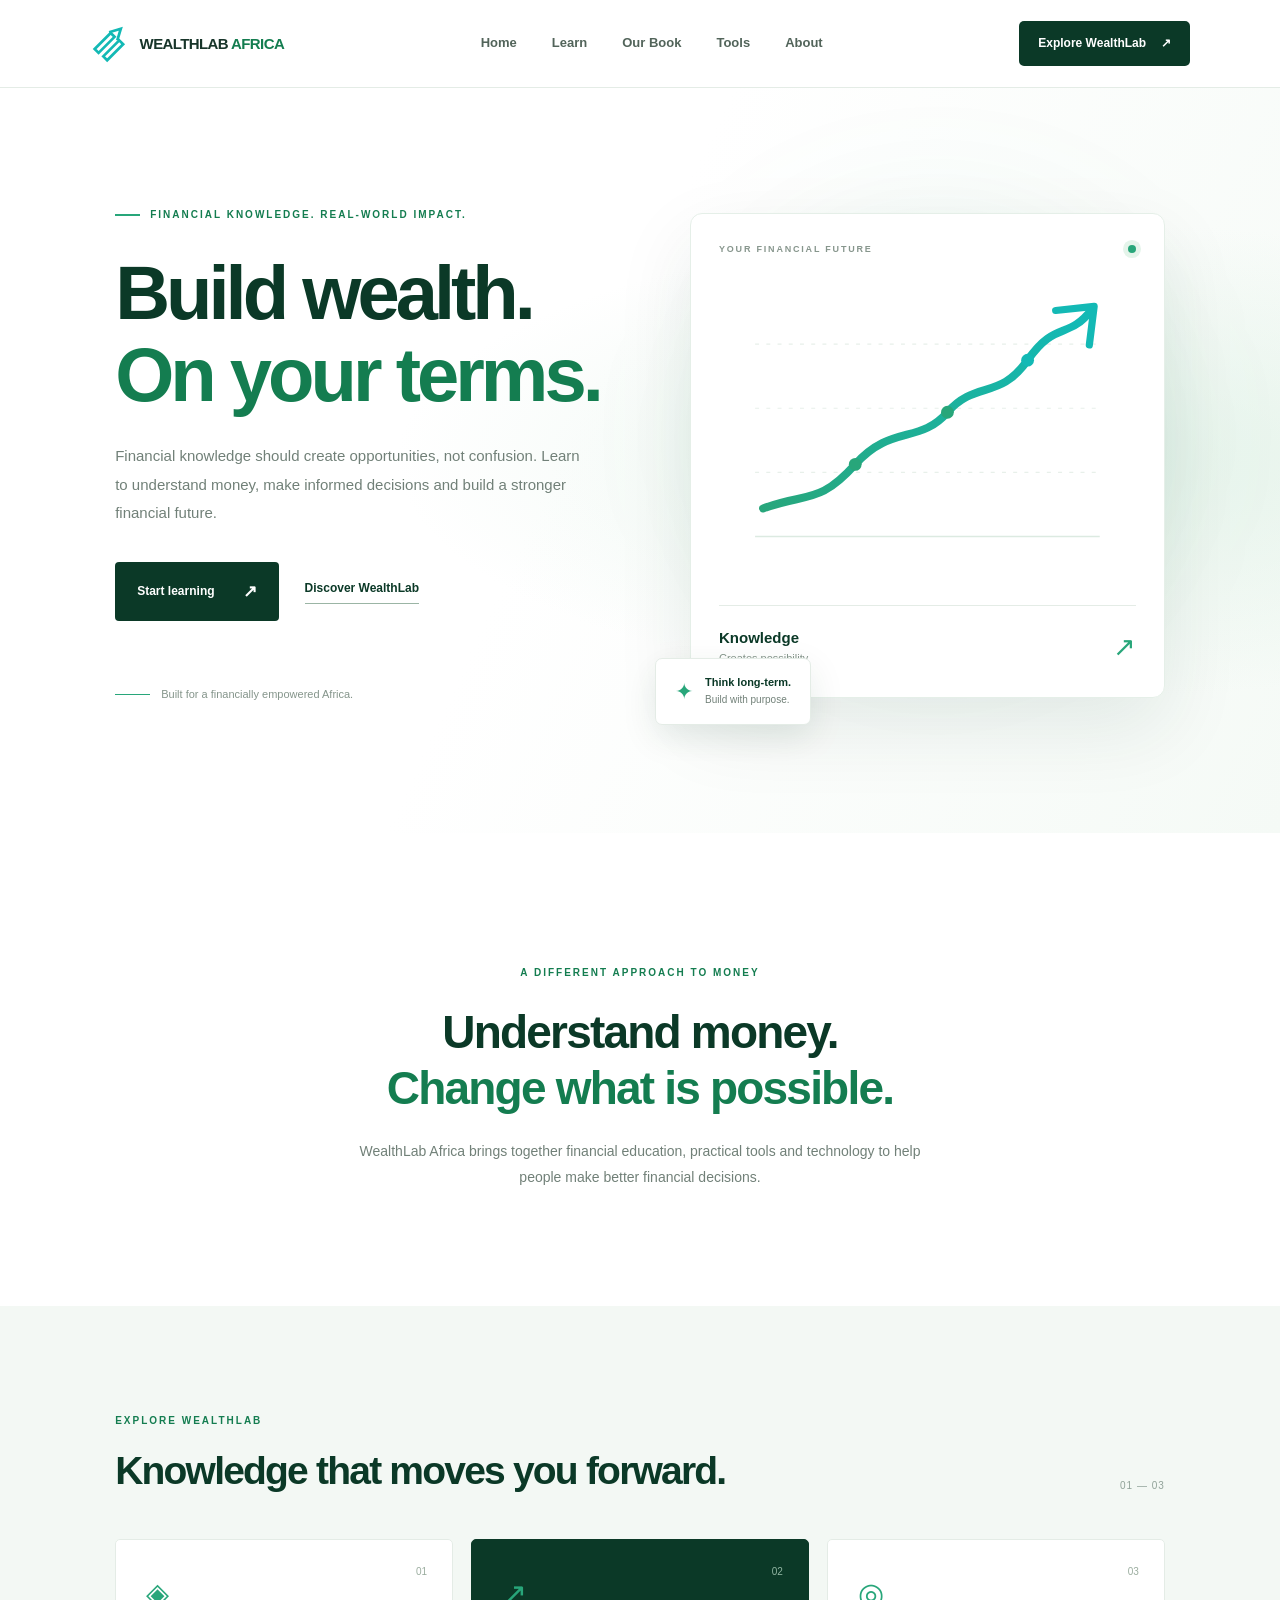
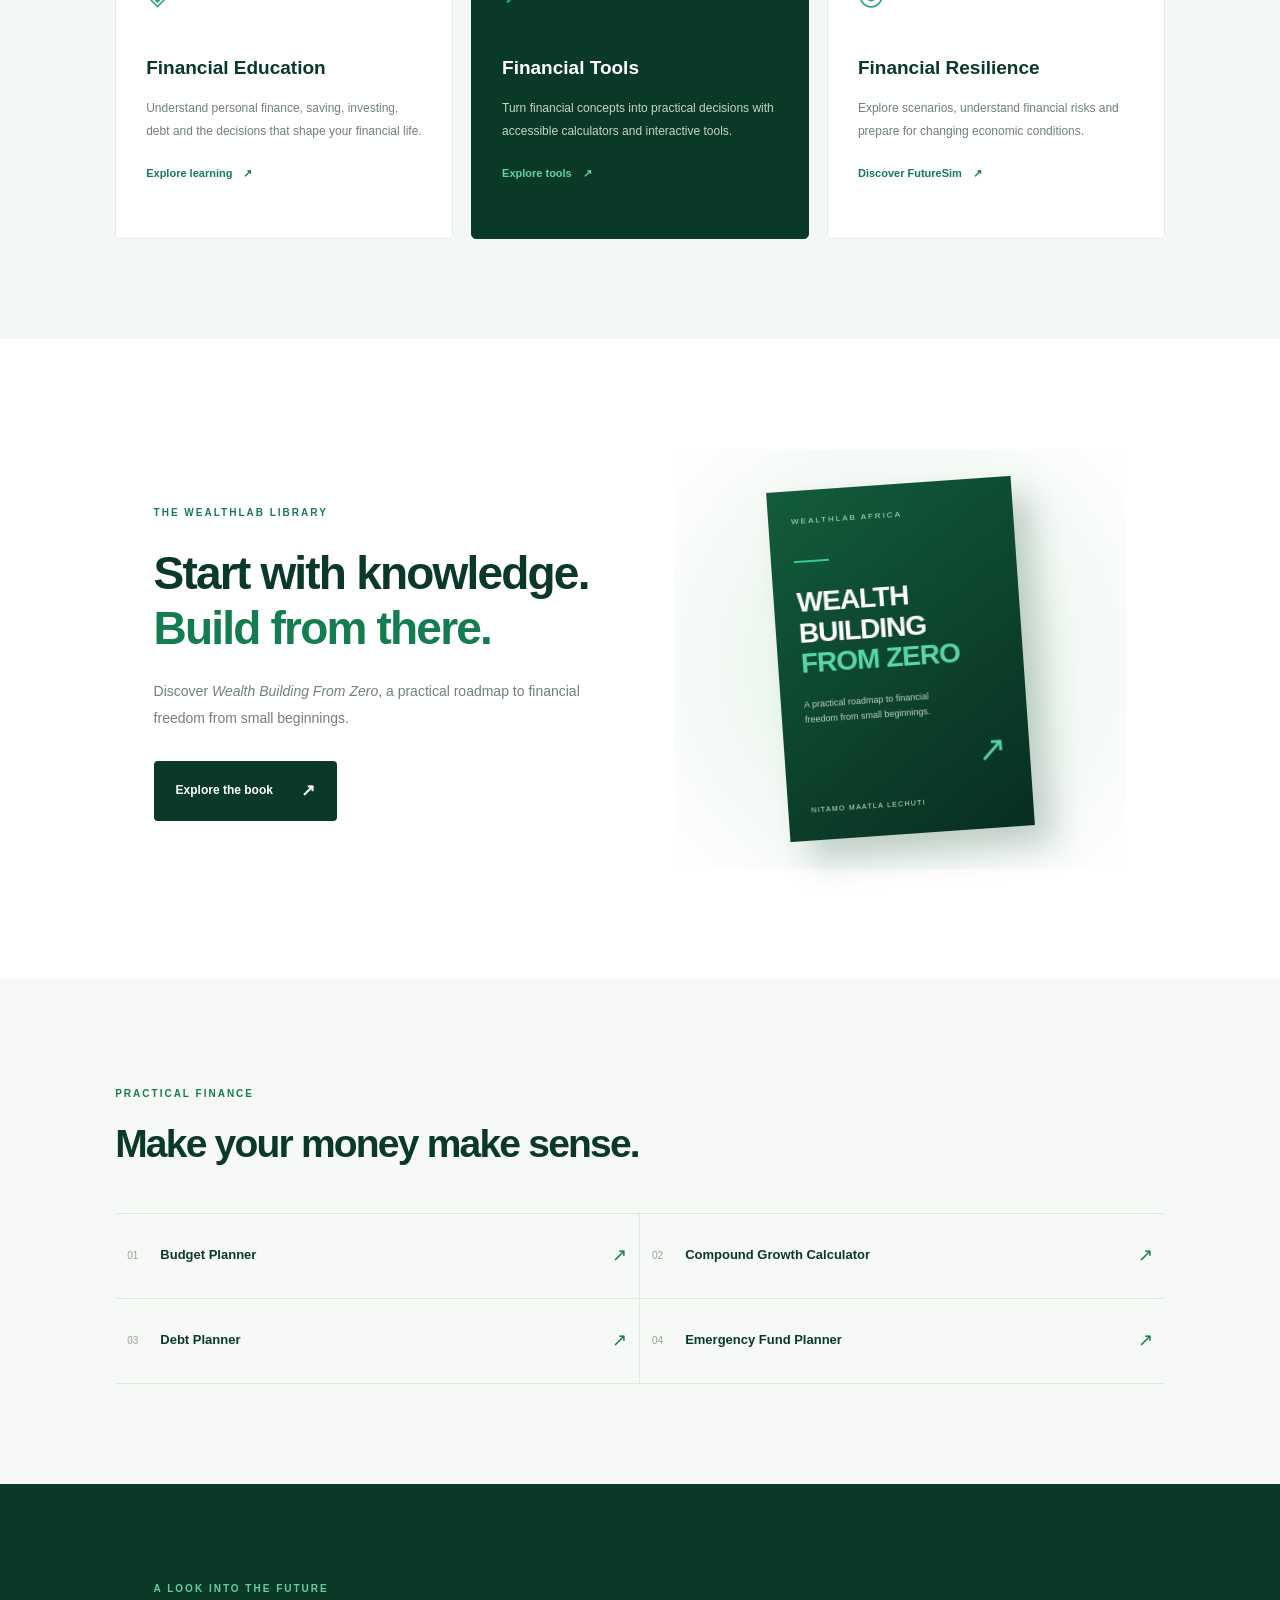
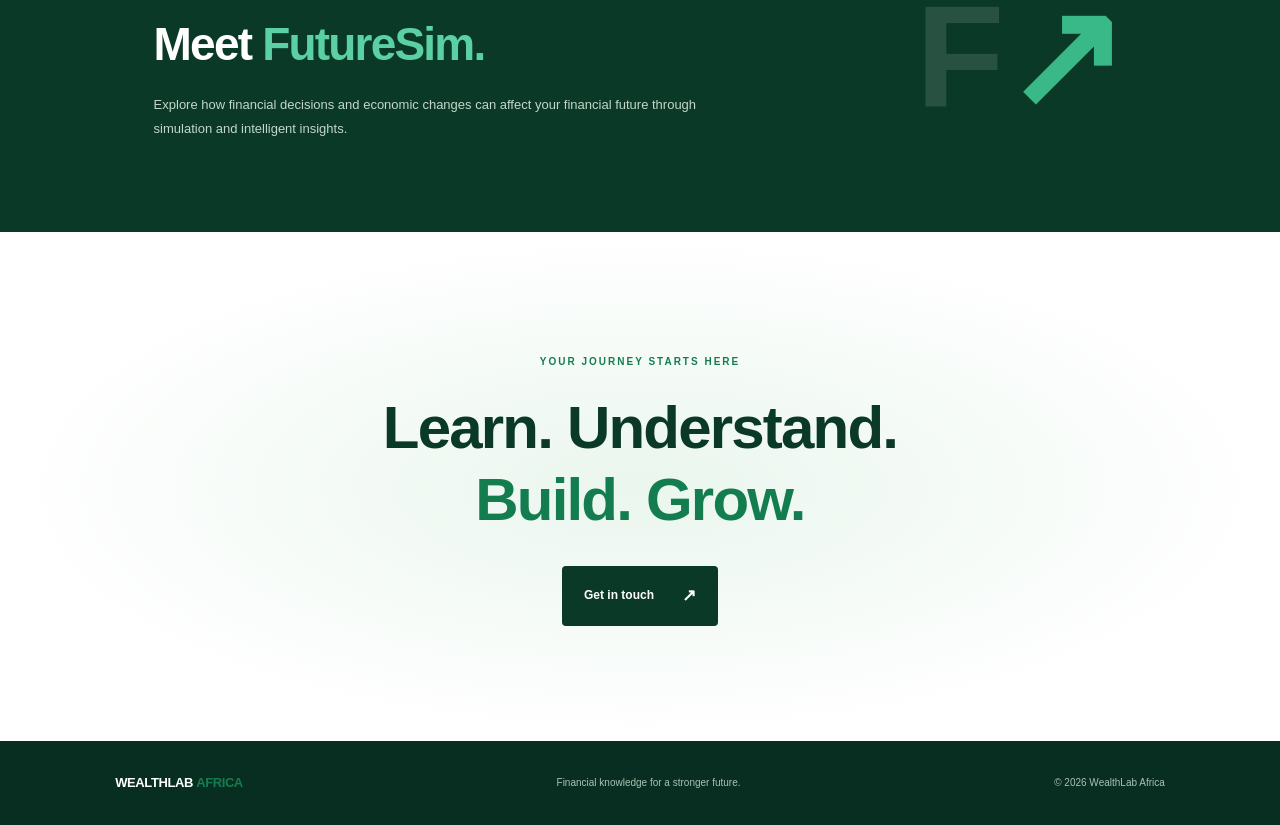
==== commit 400f9489: "Update index.html" ====
--- a/index.html
+++ b/index.html
@@ -223,6 +223,6 @@
     <span>© <span id="year"></span> WealthLab Africa</span>
   </footer>
 
-  <script src="script.js"></script>
+ <script src="scripts.js"></script>
 </body>
 </html>
--- a/styles.css
+++ b/styles.css
@@ -1,1084 +1,892 @@
-
-/* =========================================
-   WEALTHLAB AFRICA
-   Main Website Stylesheet
-========================================= */
 
 :root {
-    --forest: #0B3927;
-    --emerald: #147D50;
-    --teal: #28A67A;
-    --mint: #D9EEE1;
-    --soft-white: #F3F8F4;
-    --white: #FFFFFF;
-    --text: #263B31;
-    --muted: #68786E;
-    --border: #E4ECE6;
-    --shadow: 0 18px 45px rgba(11, 57, 39, 0.09);
+  --emerald: #147D50;
+  --forest: #0B3927;
+  --teal: #28A67A;
+  --mint: #D9EEE1;
+  --soft-white: #F3F8F4;
+  --white: #FFFFFF;
+  --text: #18352A;
+  --muted: #718078;
+  --border: #E4ECE6;
 }
 
 * {
-    margin: 0;
-    padding: 0;
-    box-sizing: border-box;
+  margin: 0;
+  padding: 0;
+  box-sizing: border-box;
 }
 
 html {
-    scroll-behavior: smooth;
-    scroll-padding-top: 90px;
+  scroll-behavior: smooth;
 }
 
 body {
-    font-family: 'Inter', sans-serif;
-    background: var(--white);
-    color: var(--text);
-    line-height: 1.7;
-    overflow-x: hidden;
+  font-family: 'DM Sans', sans-serif;
+  color: var(--text);
+  background: var(--white);
+  line-height: 1.6;
+  overflow-x: hidden;
 }
 
 a {
-    text-decoration: none;
-    color: inherit;
+  color: inherit;
+  text-decoration: none;
 }
 
 button {
-    font: inherit;
-}
-
-.container {
-    width: min(1180px, 90%);
-    margin: 0 auto;
-}
-
-.section-padding {
-    padding: 105px 0;
-}
-
-/* NAVIGATION */
-
-.site-header {
-    height: 88px;
-    background: rgba(255, 255, 255, 0.96);
+  font: inherit;
+}
+
+.header {
+  height: 88px;
+  padding: 0 7%;
+  display: flex;
+  align-items: center;
+  justify-content: space-between;
+  background: rgba(255,255,255,.96);
+  border-bottom: 1px solid var(--border);
+  position: sticky;
+  top: 0;
+  z-index: 100;
+  backdrop-filter: blur(15px);
+}
+
+.brand {
+  display: flex;
+  align-items: center;
+  gap: 11px;
+  font-family: 'Manrope', sans-serif;
+  font-size: 15px;
+  font-weight: 700;
+  letter-spacing: -.6px;
+}
+
+.brand strong,
+.footer-brand strong {
+  color: var(--emerald);
+}
+
+.brand-mark {
+  width: 39px;
+  height: 39px;
+  color: #13B9B5;
+}
+
+.nav {
+  display: flex;
+  gap: 35px;
+  align-items: center;
+}
+
+.nav a {
+  color: #52645A;
+  font-size: 13px;
+  font-weight: 600;
+  transition: color .2s;
+}
+
+.nav a:hover {
+  color: var(--emerald);
+}
+
+.header-cta {
+  padding: 13px 19px;
+  border-radius: 5px;
+  background: var(--forest);
+  color: white;
+  font-size: 12px;
+  font-weight: 700;
+  transition: background .2s, transform .2s;
+}
+
+.header-cta:hover,
+.primary-button:hover {
+  background: var(--emerald);
+  transform: translateY(-2px);
+}
+
+.header-cta span {
+  margin-left: 12px;
+}
+
+.menu-toggle {
+  display: none;
+  border: none;
+  background: none;
+  font-size: 24px;
+  color: var(--forest);
+  cursor: pointer;
+}
+
+.hero {
+  min-height: 650px;
+  padding: 95px 9% 105px;
+  display: grid;
+  grid-template-columns: 1.05fr .95fr;
+  align-items: center;
+  gap: 50px;
+  background:
+    radial-gradient(ellipse at 85% 50%, rgba(217,238,225,.6), transparent 45%),
+    linear-gradient(115deg, #FFFFFF 45%, #F5FAF6 100%);
+  position: relative;
+}
+
+.hero-content {
+  max-width: 590px;
+  animation: rise .8s ease both;
+}
+
+.eyebrow,
+.section-label {
+  color: var(--emerald);
+  font-size: 10px;
+  font-weight: 700;
+  letter-spacing: 2px;
+}
+
+.eyebrow {
+  display: flex;
+  align-items: center;
+  gap: 10px;
+  margin-bottom: 29px;
+}
+
+.eyebrow span {
+  width: 25px;
+  height: 2px;
+  background: var(--teal);
+}
+
+.hero h1 {
+  font-family: 'Manrope', sans-serif;
+  font-size: clamp(48px, 6vw, 76px);
+  line-height: 1.08;
+  letter-spacing: -4px;
+  font-weight: 800;
+  color: var(--forest);
+}
+
+.hero h1 span,
+.intro h2 span,
+.book-copy h2 span,
+.closing-section h2 span {
+  color: var(--emerald);
+}
+
+.hero-description {
+  max-width: 470px;
+  margin-top: 26px;
+  color: var(--muted);
+  font-size: 15px;
+  line-height: 1.9;
+}
+
+.hero-actions {
+  display: flex;
+  align-items: center;
+  gap: 26px;
+  margin-top: 34px;
+  flex-wrap: wrap;
+}
+
+.primary-button {
+  display: inline-flex;
+  align-items: center;
+  justify-content: center;
+  gap: 28px;
+  padding: 16px 22px;
+  background: var(--forest);
+  color: white;
+  border-radius: 4px;
+  font-size: 12px;
+  font-weight: 700;
+  transition: .25s;
+}
+
+.primary-button span {
+  font-size: 17px;
+}
+
+.secondary-button {
+  font-size: 12px;
+  font-weight: 700;
+  color: var(--forest);
+  border-bottom: 1px solid #9BB5A5;
+  padding-bottom: 5px;
+}
+
+.hero-note {
+  display: flex;
+  align-items: center;
+  gap: 11px;
+  margin-top: 65px;
+  color: #85958B;
+  font-size: 11px;
+}
+
+.note-line {
+  height: 1px;
+  width: 35px;
+  background: var(--teal);
+}
+
+.hero-visual {
+  min-width: 0;
+  position: relative;
+  padding: 30px 0;
+  animation: rise 1s .15s ease both;
+}
+
+.visual-glow {
+  position: absolute;
+  width: 400px;
+  height: 400px;
+  background: rgba(40,166,122,.09);
+  filter: blur(75px);
+  border-radius: 50%;
+  top: 10%;
+  left: 10%;
+}
+
+.visual-card {
+  position: relative;
+  background: white;
+  border: 1px solid #E5EFE8;
+  box-shadow: 0 30px 80px rgba(11,57,39,.09);
+  border-radius: 12px;
+  padding: 28px;
+}
+
+.visual-top,
+.visual-bottom {
+  display: flex;
+  align-items: center;
+  justify-content: space-between;
+}
+
+.visual-top {
+  font-size: 9px;
+  letter-spacing: 1.8px;
+  color: #87968D;
+  font-weight: 700;
+}
+
+.visual-dot {
+  width: 8px;
+  height: 8px;
+  border-radius: 50%;
+  background: #28A67A;
+  box-shadow: 0 0 0 5px #E4F4EA;
+}
+
+.growth-visual {
+  width: 100%;
+  margin: 20px 0 8px;
+  overflow: visible;
+}
+
+.visual-bottom {
+  padding-top: 20px;
+  border-top: 1px solid var(--border);
+}
+
+.visual-bottom div:first-child {
+  display: flex;
+  flex-direction: column;
+}
+
+.visual-bottom strong {
+  color: var(--forest);
+  font-family: 'Manrope', sans-serif;
+  font-size: 15px;
+}
+
+.visual-bottom span {
+  color: #84948A;
+  font-size: 11px;
+}
+
+.visual-symbol {
+  font-size: 27px;
+  color: var(--teal);
+}
+
+.floating-label {
+  position: absolute;
+  bottom: 3px;
+  left: -35px;
+  display: flex;
+  align-items: center;
+  gap: 12px;
+  padding: 15px 19px;
+  background: white;
+  box-shadow: 0 12px 35px rgba(11,57,39,.1);
+  border: 1px solid var(--border);
+  border-radius: 7px;
+}
+
+.floating-icon {
+  color: var(--teal);
+  font-size: 22px;
+}
+
+.floating-label div {
+  display: flex;
+  flex-direction: column;
+}
+
+.floating-label strong {
+  font-size: 11px;
+  color: var(--forest);
+}
+
+.floating-label div span {
+  font-size: 10px;
+  color: var(--muted);
+}
+
+.intro {
+  max-width: 850px;
+  padding: 125px 30px 115px;
+  margin: auto;
+  text-align: center;
+}
+
+.intro h2,
+.section-heading h2,
+.book-copy h2,
+.futuresim-section h2,
+.closing-section h2 {
+  font-family: 'Manrope', sans-serif;
+  font-size: clamp(30px, 4vw, 46px);
+  line-height: 1.2;
+  letter-spacing: -1.8px;
+  color: var(--forest);
+  font-weight: 800;
+}
+
+.intro h2 {
+  margin-top: 22px;
+}
+
+.intro p {
+  max-width: 600px;
+  margin: 22px auto 0;
+  color: var(--muted);
+  font-size: 14px;
+  line-height: 1.9;
+}
+
+.learning-section,
+.tools-section {
+  padding: 100px 9%;
+  background: var(--soft-white);
+}
+
+.section-heading {
+  display: flex;
+  align-items: flex-end;
+  justify-content: space-between;
+  gap: 25px;
+  margin-bottom: 45px;
+}
+
+.section-heading h2 {
+  margin-top: 16px;
+  font-size: clamp(28px, 3.5vw, 39px);
+}
+
+.section-index {
+  color: #91A399;
+  font-size: 10px;
+  letter-spacing: 1px;
+}
+
+.learning-grid {
+  display: grid;
+  grid-template-columns: repeat(3, 1fr);
+  gap: 18px;
+}
+
+.learning-card {
+  background: white;
+  padding: 30px;
+  min-height: 300px;
+  border: 1px solid var(--border);
+  border-radius: 5px;
+  transition: transform .3s, box-shadow .3s;
+  position: relative;
+}
+
+.learning-card:hover {
+  transform: translateY(-6px);
+  box-shadow: 0 18px 40px rgba(11,57,39,.07);
+}
+
+.featured-card {
+  background: var(--forest);
+  color: white;
+  border-color: var(--forest);
+}
+
+.card-number {
+  position: absolute;
+  right: 25px;
+  top: 24px;
+  font-size: 10px;
+  color: #9BAD9F;
+}
+
+.featured-card .card-number {
+  color: #91B5A2;
+}
+
+.card-icon {
+  font-size: 30px;
+  color: var(--teal);
+  margin-bottom: 35px;
+}
+
+.learning-card h3 {
+  font-family: 'Manrope', sans-serif;
+  font-size: 19px;
+  color: var(--forest);
+  margin-bottom: 13px;
+}
+
+.featured-card h3 {
+  color: white;
+}
+
+.learning-card p {
+  color: var(--muted);
+  font-size: 12px;
+  line-height: 1.9;
+}
+
+.featured-card p {
+  color: #C2D6CA;
+}
+
+.learning-card a {
+  display: inline-block;
+  margin-top: 23px;
+  color: var(--emerald);
+  font-size: 11px;
+  font-weight: 700;
+}
+
+.featured-card a {
+  color: #65D2A5;
+}
+
+.learning-card a span {
+  margin-left: 8px;
+}
+
+.book-section {
+  padding: 110px 12%;
+  display: grid;
+  grid-template-columns: 1fr 1fr;
+  align-items: center;
+  gap: 70px;
+  background: white;
+}
+
+.book-copy h2 {
+  margin-top: 22px;
+}
+
+.book-copy p {
+  max-width: 430px;
+  color: var(--muted);
+  font-size: 14px;
+  line-height: 1.9;
+  margin: 22px 0 30px;
+}
+
+.book-art {
+  display: flex;
+  justify-content: center;
+  padding: 35px;
+  background: radial-gradient(circle, #E0F1E5, #F5FAF6 65%, white);
+}
+
+.book-cover {
+  width: 245px;
+  min-height: 350px;
+  padding: 25px 23px;
+  color: white;
+  background: linear-gradient(145deg, #125C3B, #082E21);
+  box-shadow: 18px 20px 30px rgba(11,57,39,.22);
+  display: flex;
+  flex-direction: column;
+  position: relative;
+  transform: rotate(-4deg);
+}
+
+.book-cover > span {
+  font-size: 8px;
+  letter-spacing: 2px;
+  color: #B8E4CB;
+}
+
+.book-cover-line {
+  width: 35px;
+  height: 2px;
+  margin-top: 32px;
+  background: #3AC79A;
+}
+
+.book-cover h3 {
+  margin-top: 25px;
+  font-family: 'Manrope', sans-serif;
+  font-size: 28px;
+  line-height: 1.1;
+  letter-spacing: -1px;
+}
+
+.book-cover h3 span {
+  color: #58D5AA;
+}
+
+.book-cover p {
+  font-size: 9px;
+  color: #BDD4C6;
+  line-height: 1.7;
+  margin-top: 18px;
+  max-width: 155px;
+}
+
+.book-cover-mark {
+  margin-top: auto;
+  font-size: 35px;
+  color: #55D0A4;
+  align-self: flex-end;
+}
+
+.book-cover small {
+  font-size: 7px;
+  letter-spacing: 1.3px;
+  color: #D1E8DA;
+  margin-top: 15px;
+}
+
+.tools-section {
+  background: #F6F9F6;
+}
+
+.tools-grid {
+  display: grid;
+  grid-template-columns: 1fr 1fr;
+  border-top: 1px solid #DDE8E0;
+}
+
+.tool-item {
+  min-height: 85px;
+  display: flex;
+  align-items: center;
+  gap: 22px;
+  border-bottom: 1px solid #DDE8E0;
+  padding: 20px 12px;
+  transition: background .2s;
+}
+
+.tool-item:nth-child(odd) {
+  border-right: 1px solid #DDE8E0;
+}
+
+.tool-item:hover {
+  background: #EAF4ED;
+}
+
+.tool-item > span:first-child {
+  font-size: 10px;
+  color: #93A59A;
+}
+
+.tool-item strong {
+  font-family: 'Manrope', sans-serif;
+  font-size: 13px;
+  color: var(--forest);
+  font-weight: 700;
+}
+
+.tool-arrow {
+  margin-left: auto;
+  color: var(--emerald);
+  font-size: 18px;
+}
+
+.futuresim-section {
+  padding: 90px 12%;
+  display: flex;
+  align-items: center;
+  justify-content: space-between;
+  gap: 50px;
+  background: var(--forest);
+  color: white;
+}
+
+.futuresim-section .section-label {
+  color: #69CBA0;
+}
+
+.futuresim-section h2 {
+  color: white;
+  margin-top: 18px;
+}
+
+.futuresim-section h2 span {
+  color: #5BD0A4;
+}
+
+.futuresim-section p {
+  max-width: 550px;
+  margin-top: 20px;
+  color: #C2D7CA;
+  font-size: 13px;
+  line-height: 1.9;
+}
+
+.future-mark {
+  font-family: 'Manrope', sans-serif;
+  font-size: 145px;
+  font-weight: 800;
+  color: rgba(255,255,255,.12);
+  line-height: 1;
+  white-space: nowrap;
+}
+
+.future-mark span {
+  color: #39B987;
+}
+
+.closing-section {
+  padding: 115px 25px;
+  text-align: center;
+  background:
+    radial-gradient(ellipse at center, #EAF6EE, transparent 70%),
+    white;
+}
+
+.closing-section h2 {
+  margin: 20px 0 30px;
+  font-size: clamp(39px, 5vw, 60px);
+}
+
+.footer {
+  padding: 32px 9%;
+  background: #082E21;
+  display: flex;
+  justify-content: space-between;
+  align-items: center;
+  gap: 20px;
+  color: #A8C3B3;
+  font-size: 10px;
+}
+
+.footer-brand {
+  color: white;
+  font-family: 'Manrope', sans-serif;
+  font-weight: 800;
+  letter-spacing: -.4px;
+  font-size: 13px;
+}
+
+@keyframes rise {
+  from {
+    opacity: 0;
+    transform: translateY(22px);
+  }
+  to {
+    opacity: 1;
+    transform: translateY(0);
+  }
+}
+
+@media (max-width: 1050px) {
+  .header {
+    padding: 0 5%;
+  }
+
+  .nav {
+    gap: 18px;
+  }
+
+  .hero {
+    padding-left: 6%;
+    padding-right: 6%;
+    gap: 30px;
+  }
+
+  .hero h1 {
+    letter-spacing: -2.5px;
+  }
+
+  .book-section {
+    padding-left: 8%;
+    padding-right: 8%;
+  }
+}
+
+@media (max-width: 780px) {
+  .header {
+    height: 72px;
+  }
+
+  .menu-toggle {
+    display: block;
+  }
+
+  .header-cta {
+    display: none;
+  }
+
+  .nav {
+    display: none;
+    position: absolute;
+    top: 72px;
+    left: 0;
+    width: 100%;
+    background: white;
+    padding: 20px 7%;
+    flex-direction: column;
+    align-items: flex-start;
+    gap: 22px;
     border-bottom: 1px solid var(--border);
-    position: sticky;
-    top: 0;
-    z-index: 1000;
-    backdrop-filter: blur(14px);
-}
-
-.navbar {
-    height: 100%;
+    box-shadow: 0 15px 25px rgba(11,57,39,.06);
+  }
+
+  .nav.open {
     display: flex;
-    align-items: center;
-    justify-content: space-between;
-}
-
-.brand {
-    display: inline-flex;
-    align-items: center;
-    gap: 10px;
-    color: var(--forest);
-    flex-shrink: 0;
-}
-
-.brand-icon {
-    width: 43px;
-    height: 43px;
-    color: var(--emerald);
-}
-
-.brand-name {
-    font-size: 17px;
-    font-weight: 800;
-    letter-spacing: 2px;
-    line-height: 1.1;
-}
-
-.brand-name small {
-    display: block;
-    color: var(--emerald);
-    font-size: 10px;
-    letter-spacing: 5px;
-    margin-top: 5px;
-}
-
-.nav-links {
-    display: flex;
-    align-items: center;
-    gap: 27px;
-}
-
-.nav-links > a {
-    color: var(--text);
-    font-size: 12px;
-    font-weight: 600;
-    transition: color 0.25s;
-}
-
-.nav-links > a:hover,
-.nav-links > a.active {
-    color: var(--emerald);
-}
-
-.nav-links .nav-cta {
-    background: var(--emerald);
-    color: white;
-    padding: 12px 19px;
-    border-radius: 7px;
-}
-
-.nav-links .nav-cta:hover {
-    background: var(--forest);
-    color: white;
-}
-
-.menu-toggle {
-    display: none;
-    border: none;
-    background: var(--soft-white);
-    color: var(--forest);
-    border-radius: 8px;
-    padding: 8px 12px;
-    font-size: 22px;
-    cursor: pointer;
-}
-
-/* HERO */
-
-.hero {
-    background:
-        radial-gradient(circle at 80% 35%, #E2F4E8 0, transparent 33%),
-        linear-gradient(120deg, #FFFFFF 40%, #F3F8F4 100%);
-    padding: 100px 0 110px;
-    overflow: hidden;
-}
-
-.hero-grid {
-    display: grid;
-    grid-template-columns: 1fr 1fr;
-    align-items: center;
-    gap: 70px;
-}
-
-.eyebrow {
-    display: inline-block;
-    color: var(--emerald);
-    font-size: 10px;
-    font-weight: 800;
-    letter-spacing: 2px;
-    margin-bottom: 19px;
-}
-
-.hero h1 {
-    color: var(--forest);
-    font-size: clamp(44px, 5.5vw, 72px);
-    line-height: 1.12;
-    letter-spacing: -3.5px;
-    font-weight: 800;
-}
-
-.hero h1 span,
-.intro-grid h2 span,
-.section-heading h2 span,
-.book-content h2 span,
-.futuresim-content h2 span,
-.cta-content h2 span {
-    color: var(--emerald);
-}
-
-.hero-description {
-    color: var(--muted);
-    font-size: 15px;
-    max-width: 470px;
-    margin: 25px 0 30px;
-}
-
-.hero-actions {
-    display: flex;
+  }
+
+  .hero {
+    grid-template-columns: 1fr;
+    padding: 75px 7% 80px;
+    gap: 30px;
+  }
+
+  .hero-content {
+    max-width: 650px;
+  }
+
+  .hero h1 {
+    font-size: clamp(47px, 10vw, 68px);
+  }
+
+  .hero-visual {
+    max-width: 550px;
+    width: 100%;
+    margin: auto;
+  }
+
+  .hero-note {
+    margin-top: 38px;
+  }
+
+  .intro {
+    padding: 85px 8%;
+  }
+
+  .learning-section,
+  .tools-section {
+    padding: 75px 7%;
+  }
+
+  .learning-grid {
+    grid-template-columns: 1fr;
+  }
+
+  .learning-card {
+    min-height: 260px;
+  }
+
+  .book-section {
+    grid-template-columns: 1fr;
+    gap: 35px;
+    padding: 80px 8%;
+  }
+
+  .book-art {
+    min-height: 430px;
+  }
+
+  .futuresim-section {
+    padding: 75px 8%;
+  }
+
+  .future-mark {
+    font-size: 90px;
+  }
+
+  .footer {
     flex-wrap: wrap;
-    gap: 13px;
-}
-
-.btn {
-    display: inline-flex;
-    align-items: center;
-    justify-content: center;
-    gap: 10px;
-    padding: 14px 22px;
-    border-radius: 7px;
-    font-size: 12px;
-    font-weight: 700;
-    transition: all 0.25s ease;
-}
-
-.btn-primary {
-    background: var(--emerald);
-    color: var(--white);
-    box-shadow: 0 7px 18px rgba(20, 125, 80, 0.17);
-}
-
-.btn-primary:hover {
-    background: var(--forest);
-    transform: translateY(-3px);
-}
-
-.btn-secondary {
-    color: var(--forest);
-    border: 1px solid #BBD8C5;
-    background: white;
-}
-
-.btn-secondary:hover {
-    background: var(--mint);
-}
-
-.hero-note {
-    margin-top: 29px;
-    font-size: 10px;
-    color: var(--muted);
-    display: flex;
-    align-items: center;
-    gap: 9px;
-}
-
-.note-dot {
-    width: 7px;
-    height: 7px;
-    border-radius: 50%;
-    background: var(--teal);
-}
-
-/* HERO VISUAL */
-
-.hero-visual {
-    position: relative;
-    min-height: 420px;
-    display: flex;
-    align-items: center;
-    justify-content: center;
-}
-
-.visual-glow {
-    position: absolute;
-    width: 330px;
-    height: 330px;
-    background: #D9EEE1;
-    border-radius: 50%;
-    filter: blur(55px);
-}
-
-.visual-card {
-    position: relative;
-    z-index: 2;
-    width: 100%;
-    max-width: 470px;
-    background: white;
-    padding: 30px;
-    border: 1px solid #E2ECE5;
-    border-radius: 16px;
-    box-shadow: var(--shadow);
-}
-
-.visual-top {
-    display: flex;
-    align-items: center;
-    justify-content: space-between;
-}
-
-.visual-label {
-    font-size: 9px;
-    letter-spacing: 1.5px;
-    color: var(--muted);
-}
-
-.visual-top h3 {
-    color: var(--forest);
-    font-size: 20px;
-    margin-top: 5px;
-}
-
-.visual-icon {
-    background: var(--mint);
-    color: var(--emerald);
-    font-size: 27px;
-    width: 48px;
-    height: 48px;
-    display: grid;
-    place-items: center;
-    border-radius: 12px;
-}
-
-.growth-visual {
-    height: 190px;
-    margin: 25px 0;
-    position: relative;
-    overflow: hidden;
-    background:
-        repeating-linear-gradient(
-            to bottom,
-            transparent 0,
-            transparent 46px,
-            #EDF3EE 47px
-        );
-}
-
-.growth-line {
-    position: absolute;
-    width: 115%;
-    height: 150px;
-    top: 18px;
-    left: -5%;
-    border-bottom: 4px solid var(--emerald);
-    border-radius: 50%;
-    transform: rotate(-20deg);
-    box-shadow: 0 20px 30px rgba(20, 125, 80, 0.12);
-}
-
-.growth-point {
-    position: absolute;
-    width: 12px;
-    height: 12px;
-    background: white;
-    border: 3px solid var(--emerald);
-    border-radius: 50%;
-    z-index: 2;
-}
-
-.point-one { left: 10%; top: 142px; }
-.point-two { left: 30%; top: 116px; }
-.point-three { left: 51%; top: 89px; }
-.point-four { left: 72%; top: 55px; }
-.point-five { left: 90%; top: 24px; }
-
-.visual-bottom {
-    display: grid;
-    grid-template-columns: 1fr 1fr;
-    border-top: 1px solid var(--border);
-    padding-top: 20px;
-    gap: 15px;
-}
-
-.visual-bottom div {
-    display: flex;
+  }
+}
+
+@media (max-width: 520px) {
+  .brand {
+    font-size: 13px;
+  }
+
+  .brand-mark {
+    width: 33px;
+    height: 33px;
+  }
+
+  .hero {
+    padding-top: 60px;
+  }
+
+  .hero h1 {
+    font-size: 47px;
+    letter-spacing: -2.5px;
+  }
+
+  .hero-description {
+    font-size: 13px;
+  }
+
+  .hero-actions {
+    gap: 18px;
+  }
+
+  .visual-card {
+    padding: 18px;
+  }
+
+  .floating-label {
+    left: -8px;
+    bottom: -20px;
+  }
+
+  .section-heading {
+    align-items: flex-start;
     flex-direction: column;
-}
-
-.visual-bottom span {
-    font-size: 9px;
-    color: var(--teal);
-    font-weight: 800;
-    letter-spacing: 1.5px;
-}
-
-.visual-bottom strong {
-    font-size: 11px;
-    color: var(--forest);
-}
-
-.floating-card {
-    position: absolute;
-    z-index: 3;
-    background: white;
-    border: 1px solid var(--border);
-    border-radius: 10px;
-    padding: 12px 16px;
-    display: flex;
-    gap: 12px;
-    align-items: center;
-    box-shadow: var(--shadow);
-}
-
-.floating-one {
-    top: 20px;
-    right: -25px;
-}
-
-.floating-two {
-    bottom: 10px;
-    left: -30px;
-}
-
-.floating-icon {
-    color: var(--emerald);
-    font-size: 23px;
-}
-
-.floating-card strong,
-.floating-card small {
-    display: block;
-}
-
-.floating-card strong {
-    color: var(--forest);
-    font-size: 10px;
-}
-
-.floating-card small {
-    color: var(--muted);
-    font-size: 9px;
-}
-
-/* INTRODUCTION */
-
-.intro-section {
-    padding: 95px 0;
-    border-bottom: 1px solid var(--border);
-}
-
-.intro-grid {
-    display: grid;
-    grid-template-columns: 1fr 0.85fr;
-    gap: 90px;
-    align-items: center;
-}
-
-.intro-grid h2 {
-    color: var(--forest);
-    font-size: 37px;
-    line-height: 1.3;
-    letter-spacing: -1.5px;
-}
-
-.intro-text p {
-    color: var(--muted);
-    font-size: 13px;
-    margin-bottom: 15px;
-}
-
-/* LEARNING */
-
-.learning-section {
-    background: var(--soft-white);
-}
-
-.section-heading {
-    display: flex;
-    justify-content: space-between;
-    align-items: flex-end;
-    gap: 30px;
-    margin-bottom: 45px;
-}
-
-.section-heading h2,
-.book-content h2,
-.futuresim-content h2 {
-    color: var(--forest);
-    font-size: clamp(30px, 3.5vw, 43px);
-    line-height: 1.2;
-    letter-spacing: -1.5px;
-}
-
-.section-heading p {
-    color: var(--muted);
-    font-size: 13px;
-    margin-top: 12px;
-    max-width: 520px;
-}
-
-.text-link {
-    color: var(--emerald);
-    font-size: 12px;
-    font-weight: 700;
-    white-space: nowrap;
-}
-
-.learning-grid {
-    display: grid;
-    grid-template-columns: repeat(3, 1fr);
-    gap: 20px;
-}
-
-.learning-card {
-    background: white;
-    border: 1px solid var(--border);
-    border-radius: 12px;
-    padding: 29px;
-    transition: transform 0.3s, box-shadow 0.3s;
-}
-
-.learning-card:hover,
-.tool-card:hover {
-    transform: translateY(-6px);
-    box-shadow: var(--shadow);
-}
-
-.featured-learning {
-    background: var(--forest);
-    color: white;
-}
-
-.card-icon,
-.tool-icon {
-    width: 48px;
-    height: 48px;
-    border-radius: 12px;
-    background: var(--mint);
-    color: var(--emerald);
-    display: grid;
-    place-items: center;
-    font-size: 25px;
-    margin-bottom: 25px;
-}
-
-.featured-learning .card-icon {
-    background: rgba(255,255,255,0.12);
-    color: #83D7A6;
-}
-
-.card-number {
-    font-size: 9px;
-    letter-spacing: 1.3px;
-    color: var(--teal);
-    font-weight: 800;
-}
-
-.learning-card h3,
-.tool-card h3 {
-    font-size: 19px;
-    color: var(--forest);
-    margin: 12px 0;
-}
-
-.featured-learning h3 {
-    color: white;
-}
-
-.learning-card p,
-.tool-card p {
-    font-size: 12px;
-    color: var(--muted);
-    margin-bottom: 25px;
-}
-
-.featured-learning p {
-    color: #C4D5CB;
-}
-
-.learning-card a,
-.tool-card a {
-    font-size: 11px;
-    color: var(--emerald);
-    font-weight: 700;
-}
-
-.featured-learning a {
-    color: #8EE1AE;
-}
-
-/* BOOK */
-
-.book-section {
-    background: white;
-}
-
-.book-grid {
-    display: grid;
-    grid-template-columns: 0.8fr 1.2fr;
-    align-items: center;
-    gap: 90px;
-}
-
-.book-art {
-    background: var(--soft-white);
-    border-radius: 18px;
-    padding: 45px;
-    display: grid;
-    place-items: center;
-}
-
-.book-cover {
-    width: 230px;
-    min-height: 340px;
-    padding: 24px;
-    background: linear-gradient(150deg, #0B3927, #147D50);
-    color: white;
-    border-radius: 4px 12px 12px 4px;
-    box-shadow: 12px 16px 25px rgba(11, 57, 39, 0.2);
-    display: flex;
+  }
+
+  .tools-grid {
+    grid-template-columns: 1fr;
+  }
+
+  .tool-item:nth-child(odd) {
+    border-right: none;
+  }
+
+  .futuresim-section {
     flex-direction: column;
-    justify-content: space-between;
-}
-
-.book-brand {
-    font-size: 8px;
-    letter-spacing: 2px;
-    font-weight: 700;
-}
-
-.book-decoration {
-    font-size: 65px;
-    text-align: right;
-    color: #9BE0B4;
-    line-height: 1;
-}
-
-.book-cover h3 {
-    font-size: 29px;
-    line-height: 1.12;
-    letter-spacing: -1px;
-}
-
-.book-cover p {
-    font-size: 9px;
-    color: #D9EEE1;
-    margin-top: 12px;
-}
-
-.book-author {
-    font-size: 8px;
-    letter-spacing: 1px;
-    font-weight: 700;
-    border-top: 1px solid rgba(255,255,255,0.3);
-    padding-top: 13px;
-}
-
-.book-content p,
-.futuresim-content p {
-    color: var(--muted);
-    font-size: 13px;
-    margin: 20px 0;
-}
-
-.book-tags {
-    display: flex;
-    flex-wrap: wrap;
-    gap: 8px;
-    margin: 25px 0;
-}
-
-.book-tags span {
-    background: var(--soft-white);
-    color: var(--emerald);
-    padding: 7px 11px;
-    border-radius: 30px;
-    font-size: 9px;
-    font-weight: 700;
-}
-
-/* TOOLS */
-
-.tools-section {
-    background: var(--soft-white);
-}
-
-.centered {
-    text-align: center;
-    display: block;
-}
-
-.centered .eyebrow {
-    margin-bottom: 12px;
-}
-
-.centered p {
-    margin: 12px auto 0;
-}
-
-.tools-grid {
-    display: grid;
-    grid-template-columns: repeat(4, 1fr);
-    gap: 17px;
-    margin-top: 45px;
-}
-
-.tool-card {
-    background: white;
-    border: 1px solid var(--border);
-    border-radius: 11px;
-    padding: 24px;
-    transition: 0.3s;
-}
-
-.tool-icon {
-    font-size: 24px;
-    margin-bottom: 19px;
-}
-
-/* FUTURESIM */
-
-.futuresim-section {
-    background: white;
-}
-
-.futuresim-grid {
-    display: grid;
-    grid-template-columns: 1fr 1fr;
-    align-items: center;
-    gap: 75px;
-}
-
-.simulation-window {
-    background: var(--forest);
-    color: white;
-    padding: 32px;
-    border-radius: 15px;
-    box-shadow: var(--shadow);
-}
-
-.simulation-header {
-    display: flex;
-    justify-content: space-between;
-    align-items: center;
-    border-bottom: 1px solid rgba(255,255,255,0.15);
-    padding-bottom: 20px;
-    font-size: 10px;
-    letter-spacing: 2px;
-    font-weight: 800;
-}
-
-.simulation-status {
-    color: #8BE0AE;
-    font-size: 8px;
-}
-
-.simulation-window h3 {
-    font-size: 23px;
-    margin: 25px 0;
-}
-
-.simulation-row {
-    display: flex;
-    justify-content: space-between;
-    gap: 10px;
-    padding: 16px 0;
-    border-bottom: 1px solid rgba(255,255,255,0.12);
-    font-size: 11px;
-}
-
-.simulation-row span {
-    color: #B9CFC2;
-}
-
-.simulation-row strong {
-    color: #9BE0B4;
-    text-align: right;
-}
-
-.simulation-footer {
-    background: rgba(255,255,255,0.08);
-    color: #D9EEE1;
-    padding: 14px;
-    margin-top: 22px;
-    border-radius: 7px;
-    font-size: 10px;
-}
-
-/* CALL TO ACTION */
-
-.cta-section {
-    background: linear-gradient(120deg, #0B3927, #147D50);
-    padding: 90px 0;
-    text-align: center;
-}
-
-.cta-content .eyebrow {
-    color: #A4E6BA;
-}
-
-.cta-content h2 {
-    color: white;
-    font-size: clamp(34px, 4vw, 48px);
-    line-height: 1.2;
-    letter-spacing: -1.5px;
-}
-
-.cta-content h2 span {
-    color: #A4E6BA;
-}
-
-.cta-content p {
-    color: #D0E5D7;
-    max-width: 500px;
-    margin: 18px auto 28px;
-    font-size: 13px;
-}
-
-.btn-light {
-    background: white;
-    color: var(--forest);
-}
-
-.btn-light:hover {
-    background: var(--mint);
-    transform: translateY(-3px);
-}
-
-/* FOOTER */
-
-.site-footer {
-    background: #F8FAF8;
-    padding: 65px 0 20px;
-}
-
-.footer-grid {
-    display: grid;
-    grid-template-columns: 1.5fr 0.7fr 0.7fr 1fr;
-    gap: 45px;
-    padding-bottom: 50px;
-}
-
-.footer-brand p,
-.footer-column p {
-    color: var(--muted);
-    font-size: 11px;
-    margin-top: 18px;
-    max-width: 260px;
-}
-
-.footer-column {
-    display: flex;
+    align-items: flex-start;
+  }
+
+  .future-mark {
+    font-size: 75px;
+  }
+
+  .footer {
     flex-direction: column;
-    gap: 12px;
-}
-
-.footer-column h4 {
-    color: var(--forest);
-    font-size: 12px;
-    margin-bottom: 5px;
-}
-
-.footer-column a {
-    color: var(--muted);
-    font-size: 11px;
-    transition: color 0.2s;
-}
-
-.footer-column a:hover {
-    color: var(--emerald);
-}
-
-.footer-bottom {
-    border-top: 1px solid var(--border);
-    padding-top: 20px;
-    display: flex;
-    justify-content: space-between;
-    gap: 15px;
-}
-
-.footer-bottom p {
-    color: var(--muted);
-    font-size: 10px;
-}
-
-/* ANIMATIONS */
-
-@keyframes fadeUp {
-    from {
-        opacity: 0;
-        transform: translateY(20px);
-    }
-    to {
-        opacity: 1;
-        transform: translateY(0);
-    }
-}
-
-.hero-content,
-.hero-visual {
-    animation: fadeUp 0.8s ease both;
-}
-
-.hero-visual {
-    animation-delay: 0.15s;
-}
-
-@media (prefers-reduced-motion: reduce) {
-    *,
-    *::before,
-    *::after {
-        scroll-behavior: auto !important;
-        animation-duration: 0.01ms !important;
-        transition-duration: 0.01ms !important;
-    }
-}
-
-/* RESPONSIVE TABLETS */
-
-@media (max-width: 1000px) {
-    .nav-links {
-        gap: 14px;
-    }
-
-    .nav-links > a {
-        font-size: 10px;
-    }
-
-    .hero-grid,
-    .book-grid,
-    .futuresim-grid {
-        gap: 40px;
-    }
-
-    .tools-grid {
-        grid-template-columns: repeat(2, 1fr);
-    }
-
-    .footer-grid {
-        gap: 25px;
-    }
-}
-
-/* RESPONSIVE MOBILE */
-
-@media (max-width: 760px) {
-    .site-header {
-        height: 75px;
-    }
-
-    .menu-toggle {
-        display: block;
-    }
-
-    .nav-links {
-        display: none;
-        position: absolute;
-        top: 75px;
-        left: 0;
-        width: 100%;
-        background: white;
-        border-bottom: 1px solid var(--border);
-        padding: 22px 5%;
-        flex-direction: column;
-        align-items: stretch;
-        gap: 18px;
-        box-shadow: var(--shadow);
-    }
-
-    .nav-links.show {
-        display: flex;
-    }
-
-    .nav-links > a {
-        font-size: 13px;
-    }
-
-    .nav-links .nav-cta {
-        text-align: center;
-    }
-
-    .hero {
-        padding: 75px 0 90px;
-    }
-
-    .hero-grid,
-    .intro-grid,
-    .book-grid,
-    .futuresim-grid {
-        grid-template-columns: 1fr;
-    }
-
-    .hero-grid {
-        gap: 55px;
-    }
-
-    .hero h1 {
-        font-size: 49px;
-    }
-
-    .hero-visual {
-        min-height: 360px;
-    }
-
-    .floating-one {
-        right: -5px;
-    }
-
-    .floating-two {
-        left: -5px;
-    }
-
-    .intro-grid {
-        gap: 25px;
-    }
-
-    .intro-grid h2 {
-        font-size: 31px;
-    }
-
-    .section-padding {
-        padding: 75px 0;
-    }
-
-    .section-heading {
-        align-items: flex-start;
-        flex-direction: column;
-        gap: 15px;
-    }
-
-    .learning-grid {
-        grid-template-columns: 1fr;
-    }
-
-    .book-grid {
-        gap: 45px;
-    }
-
-    .book-art {
-        padding: 35px 20px;
-    }
-
-    .futuresim-grid {
-        gap: 40px;
-    }
-
-    .footer-grid {
-        grid-template-columns: repeat(2, 1fr);
-    }
-
-    .footer-brand {
-        grid-column: 1 / -1;
-    }
-
-    .footer-bottom {
-        flex-direction: column;
-    }
-}
-
-/* SMALL PHONES */
-
-@media (max-width: 420px) {
-    .hero h1 {
-        font-size: 41px;
-    }
-
-    .hero-actions {
-        flex-direction: column;
-        align-items: stretch;
-    }
-
-    .hero-actions .btn {
-        width: 100%;
-    }
-
-    .visual-card {
-        padding: 20px;
-    }
-
-    .floating-card {
-        padding: 9px;
-    }
-
-    .floating-one {
-        top: 0;
-    }
-
-    .floating-two {
-        bottom: 0;
-    }
-
-    .tools-grid {
-        grid-template-columns: 1fr;
-    }
-
-    .footer-grid {
-        grid-template-columns: 1fr 1fr;
-    }
-
-    .simulation-window {
-        padding: 22px;
-    }
-
-    .simulation-row {
-        font-size: 9px;
-    }
-}
+    align-items: flex-start;
+  }
+}
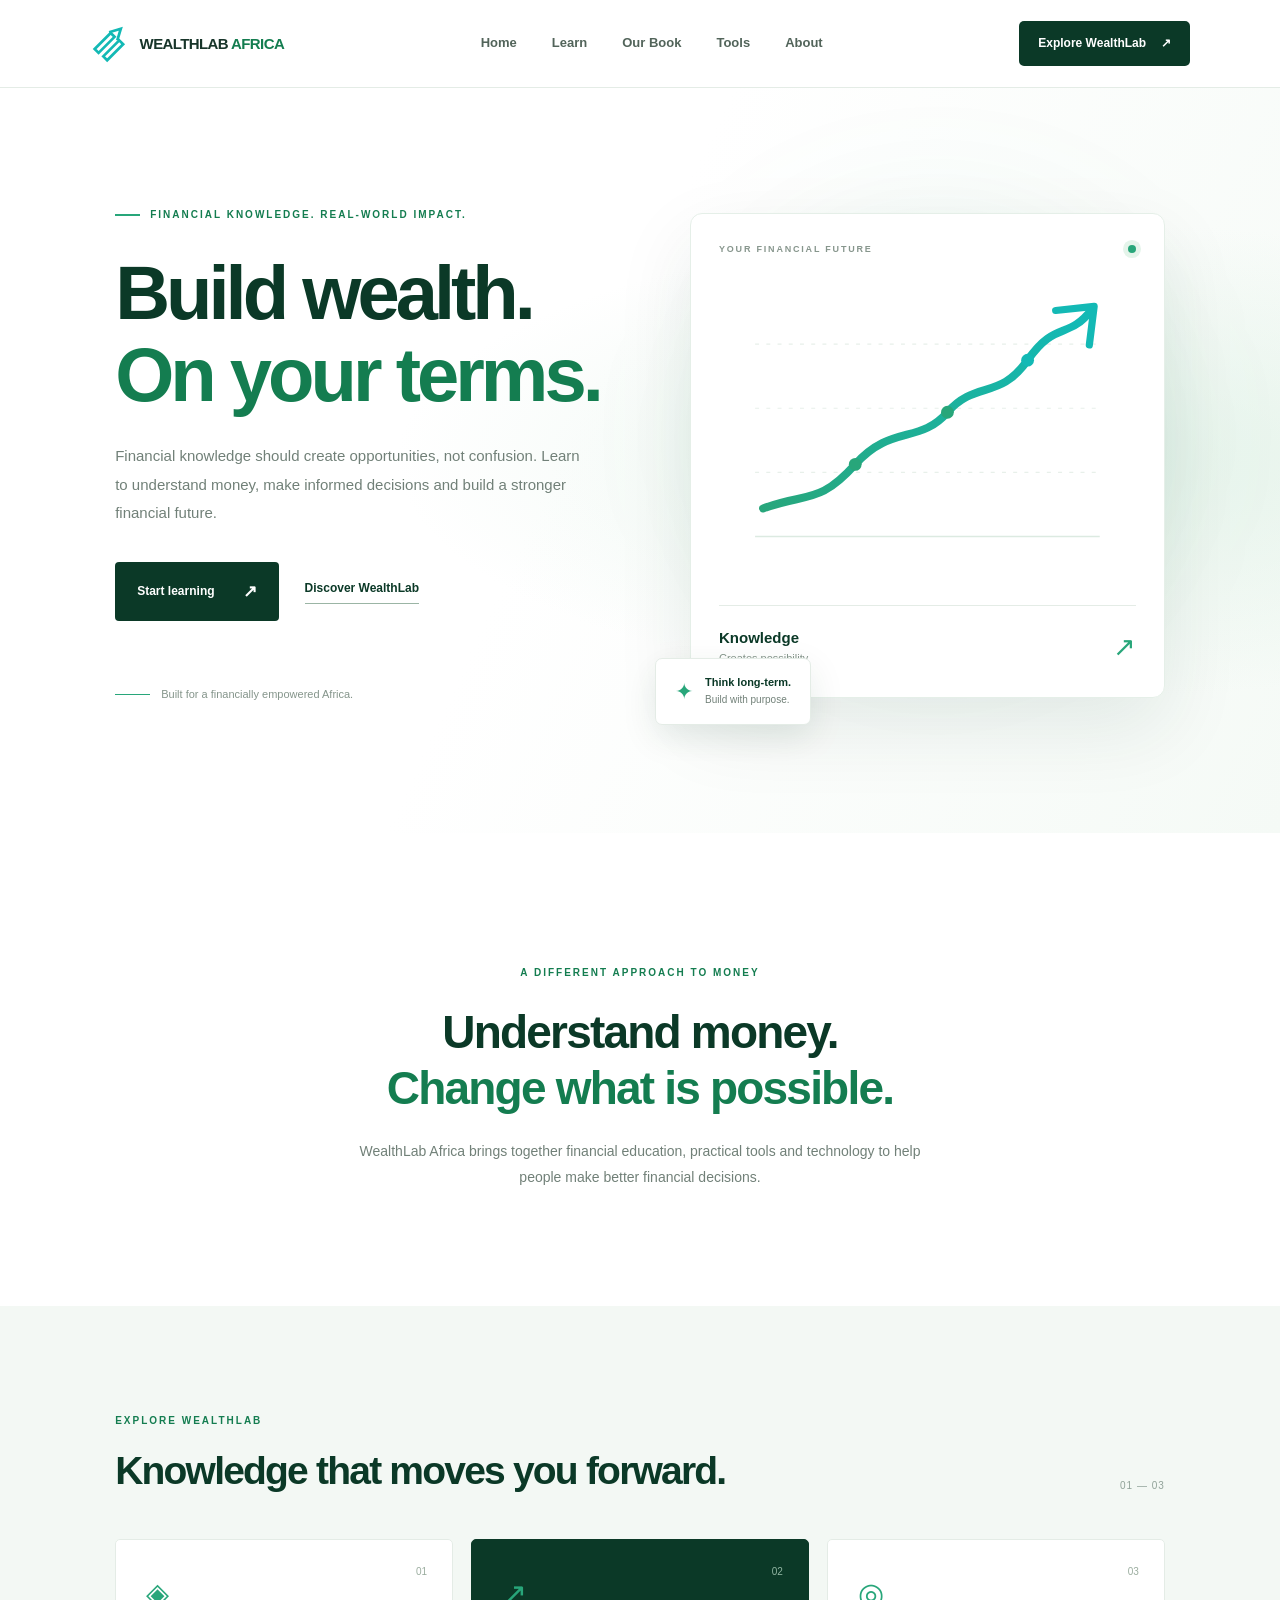
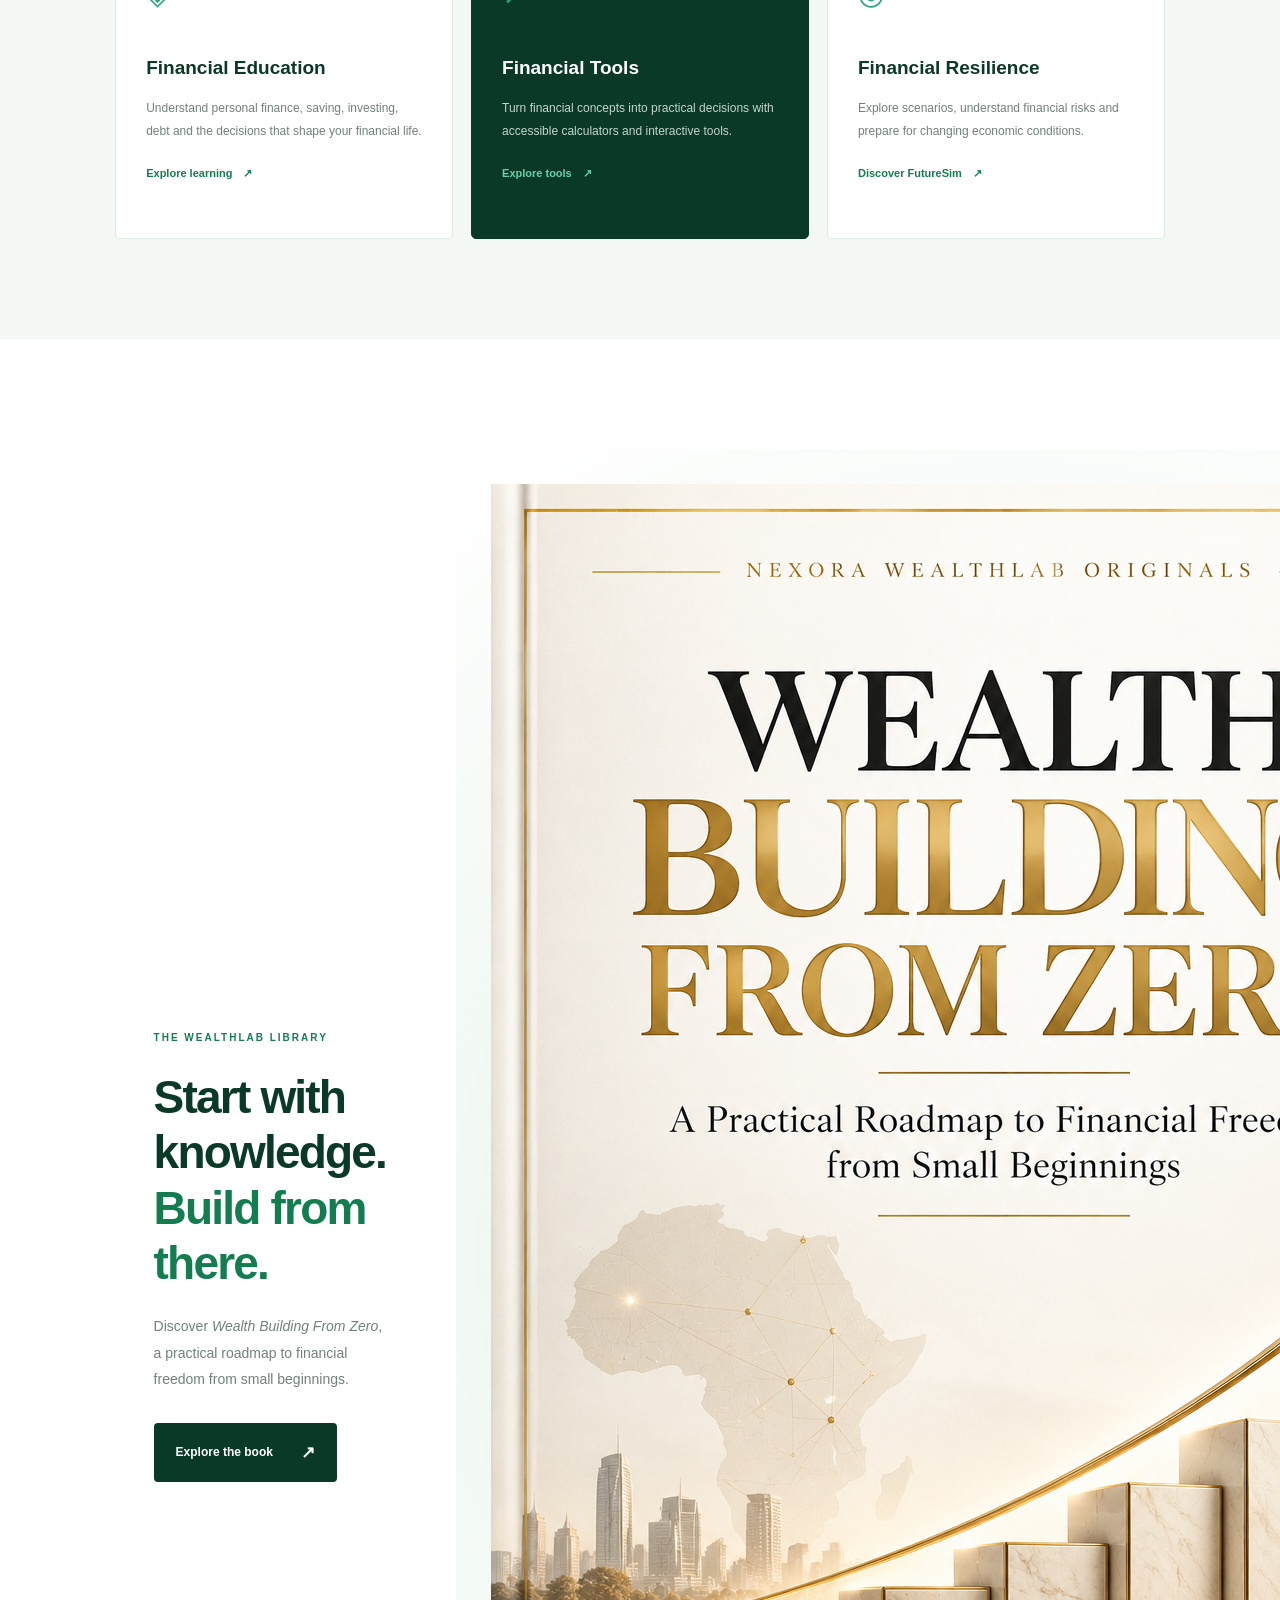
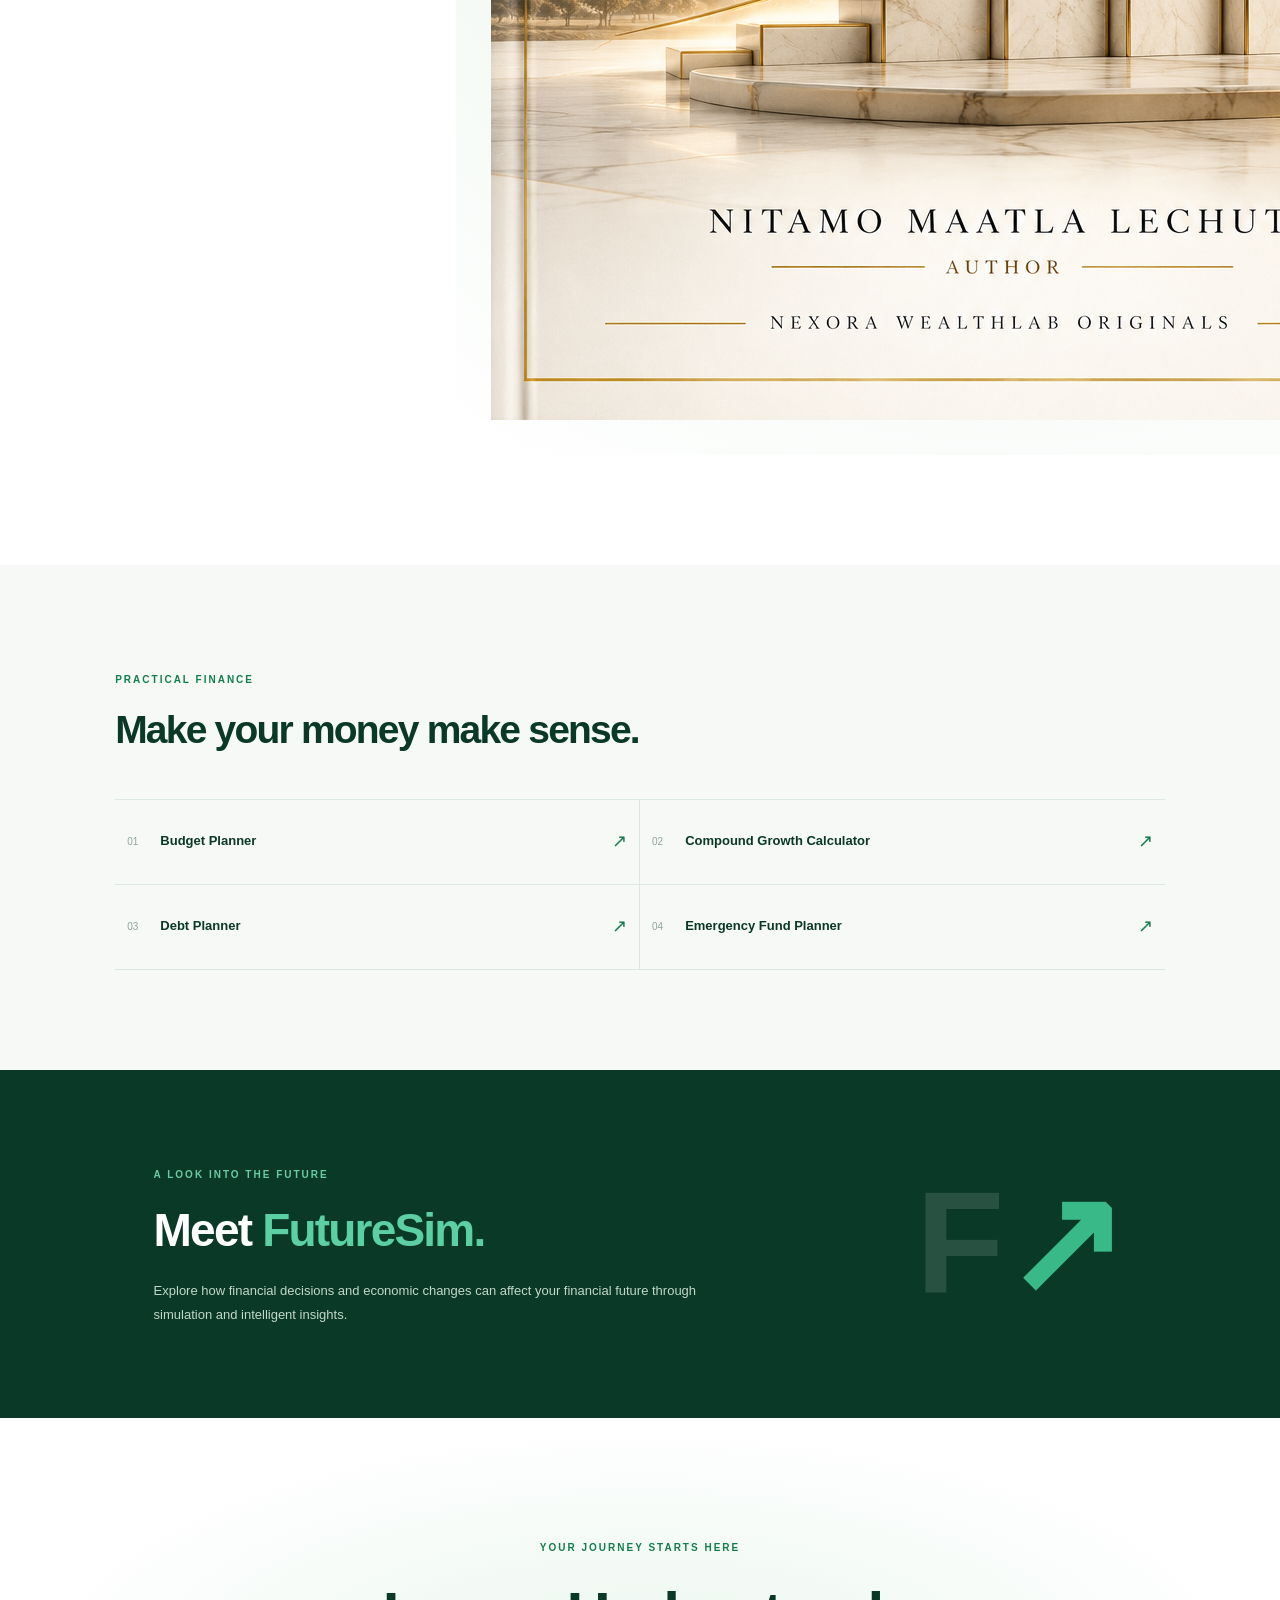
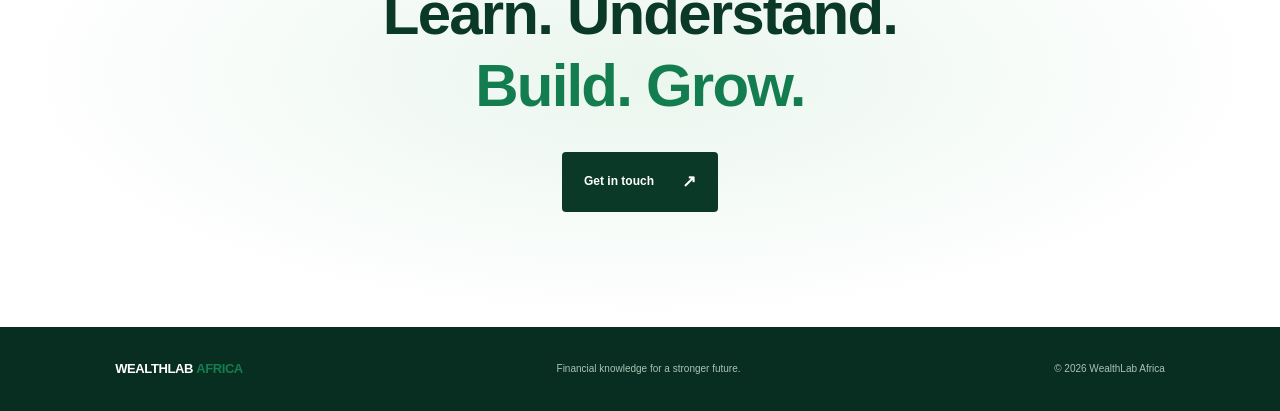
==== commit c0f83db9: "Update index.html" ====
--- a/index.html
+++ b/index.html
@@ -150,28 +150,36 @@
       </div>
     </section>
 
-    <section class="book-section" id="book">
-      <div class="book-copy">
-        <span class="section-label">THE WEALTHLAB LIBRARY</span>
-        <h2>Start with knowledge.<br><span>Build from there.</span></h2>
-        <p>
-          Discover <em>Wealth Building From Zero</em>, a practical roadmap
-          to financial freedom from small beginnings.
-        </p>
-        <a href="#contact" class="primary-button">Explore the book <span>↗</span></a>
-      </div>
-
-      <div class="book-art">
-        <div class="book-cover">
-          <span>WEALTHLAB AFRICA</span>
-          <div class="book-cover-line"></div>
-          <h3>WEALTH<br>BUILDING<br><span>FROM ZERO</span></h3>
-          <p>A practical roadmap to financial freedom from small beginnings.</p>
-          <div class="book-cover-mark">↗</div>
-          <small>NITAMO MAATLA LECHUTI</small>
-        </div>
-      </div>
-    </section>
+<section class="book-section" id="book">
+
+  <div class="book-copy">
+    <span class="section-label">THE WEALTHLAB LIBRARY</span>
+
+    <h2>
+      Start with knowledge.<br>
+      <span>Build from there.</span>
+    </h2>
+
+    <p>
+      Discover <em>Wealth Building From Zero</em>, a practical
+      roadmap to financial freedom from small beginnings.
+    </p>
+
+    <a href="#contact" class="primary-button">
+      Explore the book <span>↗</span>
+    </a>
+  </div>
+
+  <div class="book-art">
+    <img
+      src="Wealth%20Building%20From%20Zero.png"
+      alt="Wealth Building From Zero by Nitamo Maatla Lechuti — Nexora WealthLab Originals"
+      class="book-cover-image"
+    >
+  </div>
+
+</section>
+
 
     <section class="tools-section" id="tools">
       <div class="section-heading">
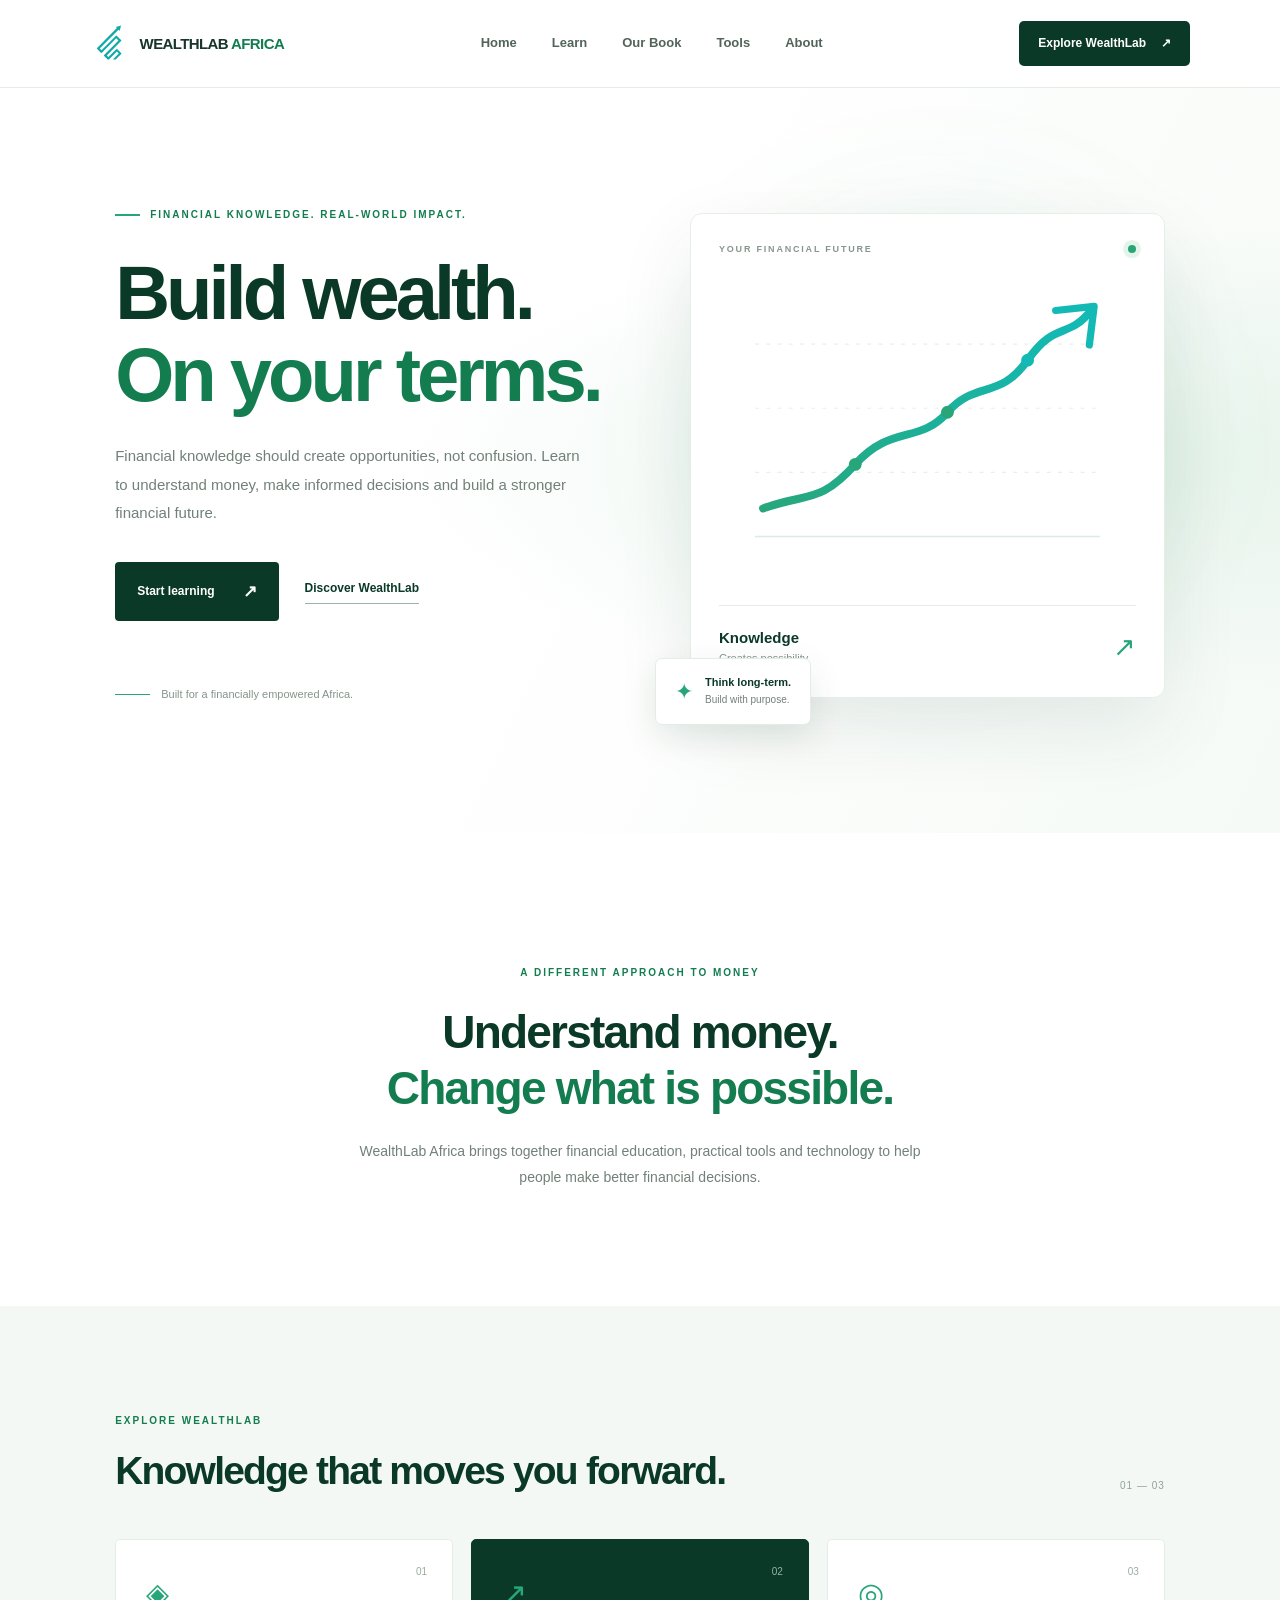
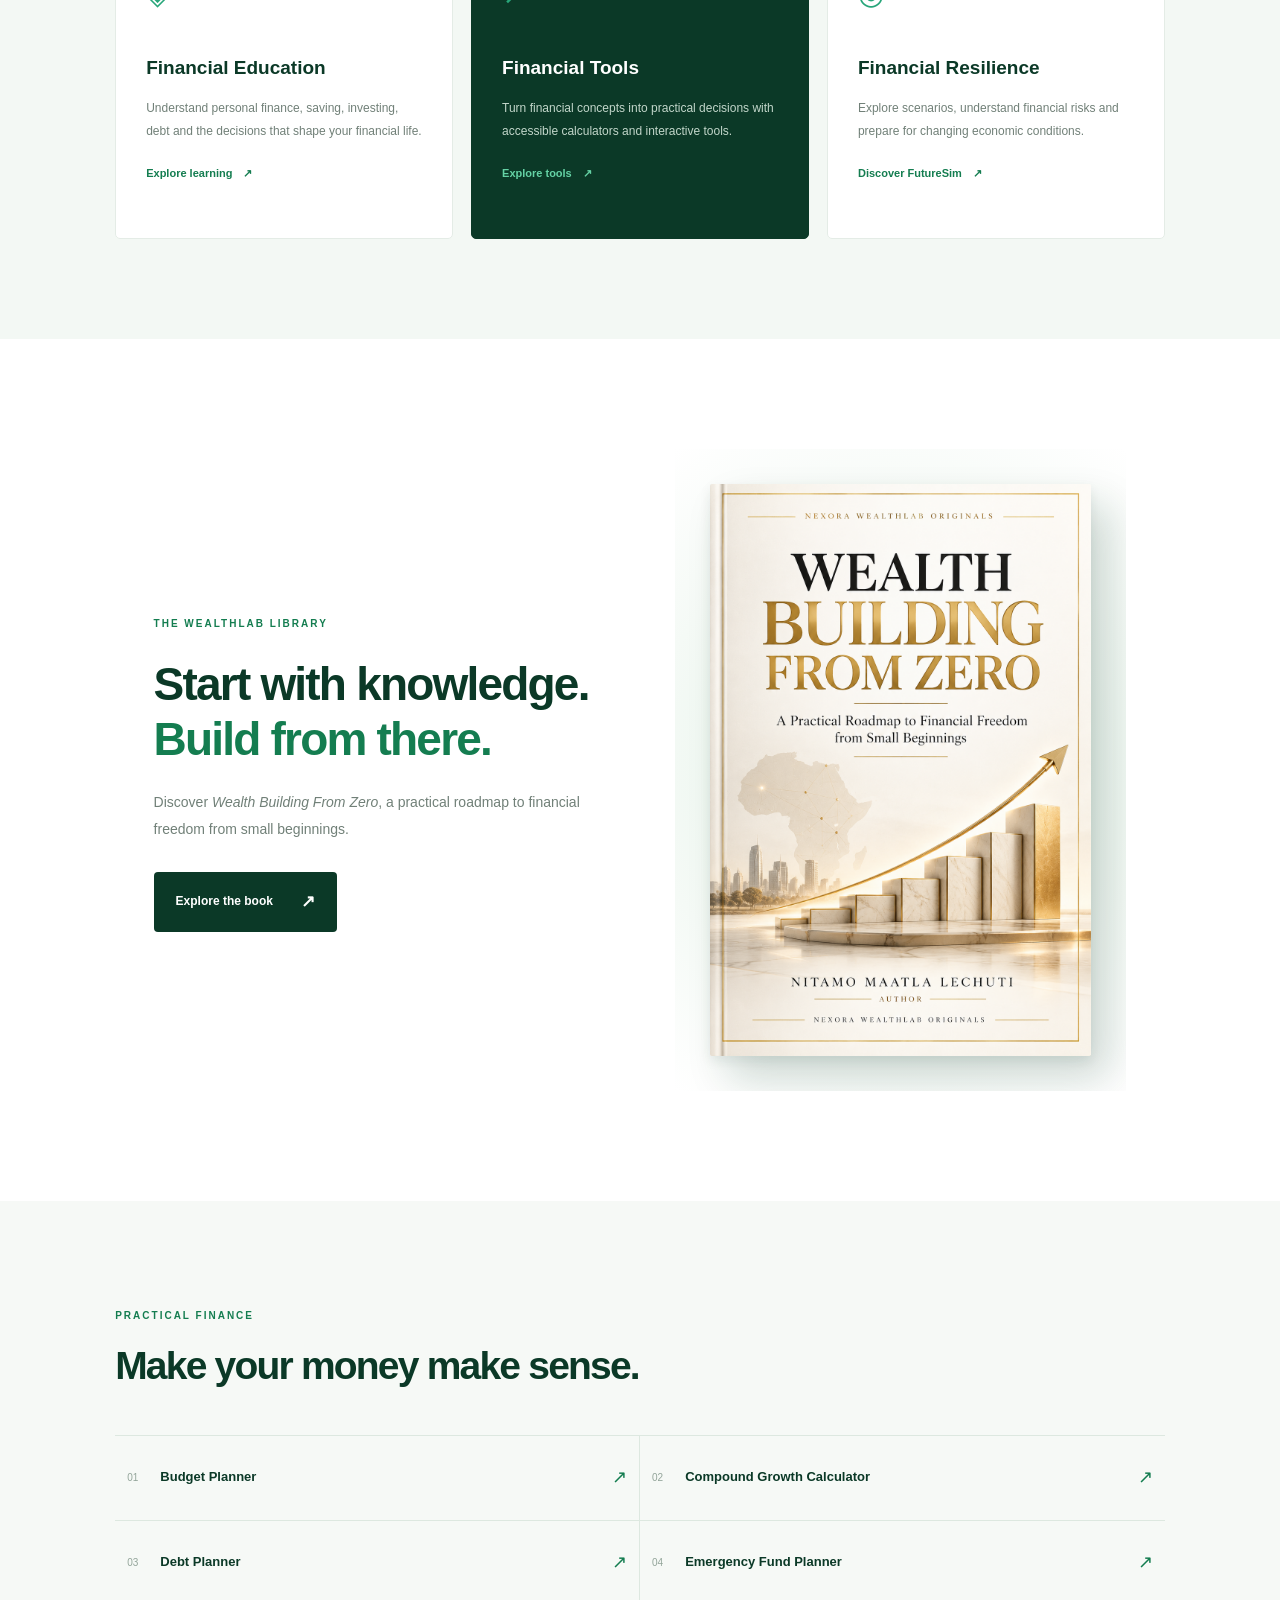
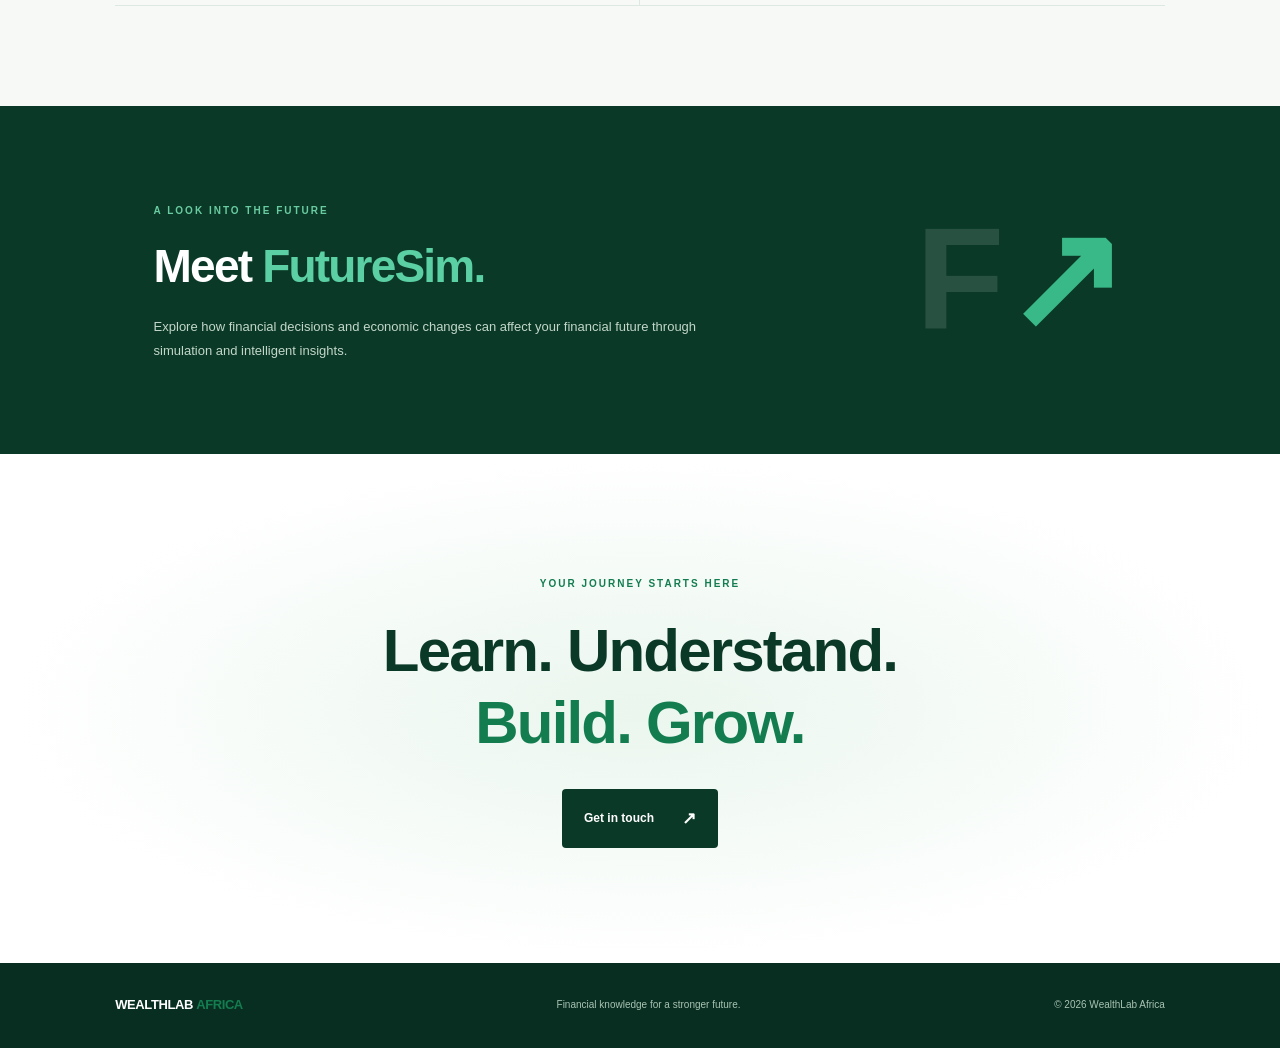
==== commit 9e6cad4c: "Update index.html" ====
--- a/index.html
+++ b/index.html
@@ -16,11 +16,11 @@
 
   <header class="header">
     <a href="#" class="brand" aria-label="WealthLab Africa home">
-      <svg class="brand-mark" viewBox="0 0 100 100" fill="none" xmlns="http://www.w3.org/2000/svg">
-        <path d="M12 64 L53 23 L63 33 L22 74 Z" stroke="currentColor" stroke-width="7" />
-        <path d="M34 83 L75 42 L85 52 L44 93 Z" stroke="currentColor" stroke-width="7" />
-        <path d="M49 21 L79 12 L70 42" stroke="currentColor" stroke-width="7" stroke-linejoin="miter"/>
-      </svg>
+      <img
+  src="wealthlab-logo.svg"
+  alt="WealthLab Africa logo"
+  class="brand-mark"
+>
       <span>WEALTHLAB <strong>AFRICA</strong></span>
     </a>
 
--- a/styles.css
+++ b/styles.css
@@ -38,6 +38,8 @@
   font: inherit;
 }
 
+/* HEADER */
+
 .header {
   height: 88px;
   padding: 0 7%;
@@ -118,6 +120,8 @@
   color: var(--forest);
   cursor: pointer;
 }
+
+/* HERO SECTION */
 
 .hero {
   min-height: 650px;
@@ -231,6 +235,8 @@
   background: var(--teal);
 }
 
+/* HERO VISUAL */
+
 .hero-visual {
   min-width: 0;
   position: relative;
@@ -345,6 +351,8 @@
   font-size: 10px;
   color: var(--muted);
 }
+
+/* INTRODUCTION */
 
 .intro {
   max-width: 850px;
@@ -378,6 +386,8 @@
   line-height: 1.9;
 }
 
+/* LEARNING SECTION */
+
 .learning-section,
 .tools-section {
   padding: 100px 9%;
@@ -485,6 +495,8 @@
   margin-left: 8px;
 }
 
+/* BOOK SECTION */
+
 .book-section {
   padding: 110px 12%;
   display: grid;
@@ -506,72 +518,41 @@
   margin: 22px 0 30px;
 }
 
+/* REAL BOOK COVER IMAGE */
+
 .book-art {
   display: flex;
   justify-content: center;
+  align-items: center;
   padding: 35px;
-  background: radial-gradient(circle, #E0F1E5, #F5FAF6 65%, white);
-}
-
-.book-cover {
-  width: 245px;
-  min-height: 350px;
-  padding: 25px 23px;
-  color: white;
-  background: linear-gradient(145deg, #125C3B, #082E21);
-  box-shadow: 18px 20px 30px rgba(11,57,39,.22);
-  display: flex;
-  flex-direction: column;
-  position: relative;
-  transform: rotate(-4deg);
-}
-
-.book-cover > span {
-  font-size: 8px;
-  letter-spacing: 2px;
-  color: #B8E4CB;
-}
-
-.book-cover-line {
-  width: 35px;
-  height: 2px;
-  margin-top: 32px;
-  background: #3AC79A;
-}
-
-.book-cover h3 {
-  margin-top: 25px;
-  font-family: 'Manrope', sans-serif;
-  font-size: 28px;
-  line-height: 1.1;
-  letter-spacing: -1px;
-}
-
-.book-cover h3 span {
-  color: #58D5AA;
-}
-
-.book-cover p {
-  font-size: 9px;
-  color: #BDD4C6;
-  line-height: 1.7;
-  margin-top: 18px;
-  max-width: 155px;
-}
-
-.book-cover-mark {
-  margin-top: auto;
-  font-size: 35px;
-  color: #55D0A4;
-  align-self: flex-end;
-}
-
-.book-cover small {
-  font-size: 7px;
-  letter-spacing: 1.3px;
-  color: #D1E8DA;
-  margin-top: 15px;
-}
+  background: radial-gradient(
+    circle,
+    #E0F1E5,
+    #F5FAF6 65%,
+    white
+  );
+  overflow: hidden;
+}
+
+.book-cover-image {
+  display: block;
+  width: 100%;
+  max-width: 390px;
+  height: auto;
+  object-fit: contain;
+  border-radius: 2px;
+  box-shadow:
+    18px 22px 40px rgba(11,57,39,.18),
+    0 5px 12px rgba(11,57,39,.08);
+  transition: transform .35s ease, box-shadow .35s ease;
+}
+
+.book-cover-image:hover {
+  transform: translateY(-6px) rotate(-1deg);
+  box-shadow: 22px 28px 48px rgba(11,57,39,.22);
+}
+
+/* FINANCIAL TOOLS */
 
 .tools-section {
   background: #F6F9F6;
@@ -618,6 +599,8 @@
   color: var(--emerald);
   font-size: 18px;
 }
+
+/* FUTURESIM */
 
 .futuresim-section {
   padding: 90px 12%;
@@ -663,6 +646,8 @@
   color: #39B987;
 }
 
+/* CLOSING SECTION */
+
 .closing-section {
   padding: 115px 25px;
   text-align: center;
@@ -676,6 +661,8 @@
   font-size: clamp(39px, 5vw, 60px);
 }
 
+/* FOOTER */
+
 .footer {
   padding: 32px 9%;
   background: #082E21;
@@ -695,16 +682,32 @@
   font-size: 13px;
 }
 
+/* ANIMATIONS */
+
 @keyframes rise {
   from {
     opacity: 0;
     transform: translateY(22px);
   }
+
   to {
     opacity: 1;
     transform: translateY(0);
   }
 }
+
+.reveal {
+  opacity: 0;
+  transform: translateY(20px);
+  transition: opacity .7s ease, transform .7s ease;
+}
+
+.reveal.visible {
+  opacity: 1;
+  transform: translateY(0);
+}
+
+/* TABLET RESPONSIVENESS */
 
 @media (max-width: 1050px) {
   .header {
@@ -730,6 +733,8 @@
     padding-right: 8%;
   }
 }
+
+/* MOBILE RESPONSIVENESS */
 
 @media (max-width: 780px) {
   .header {
@@ -812,6 +817,11 @@
 
   .book-art {
     min-height: 430px;
+    padding: 25px;
+  }
+
+  .book-cover-image {
+    max-width: 340px;
   }
 
   .futuresim-section {
@@ -826,6 +836,8 @@
     flex-wrap: wrap;
   }
 }
+
+/* SMALL MOBILE SCREENS */
 
 @media (max-width: 520px) {
   .brand {
